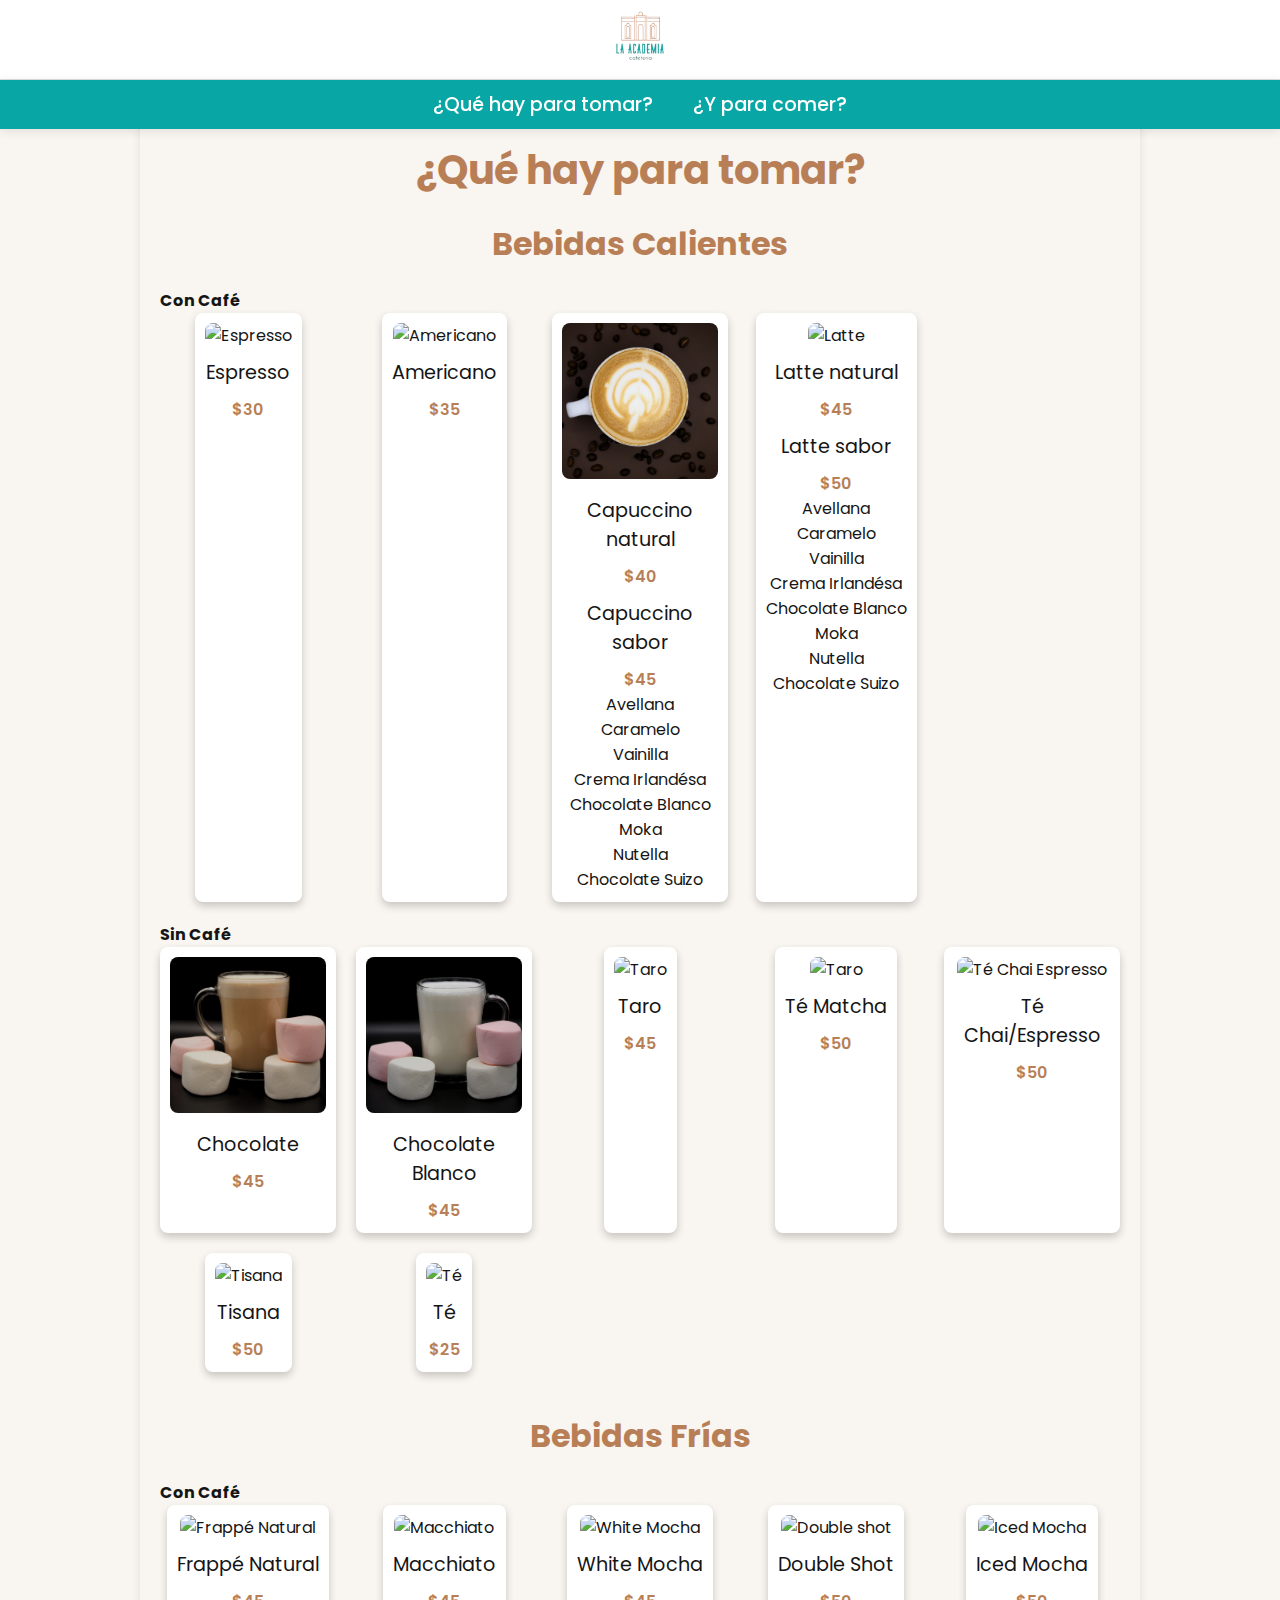
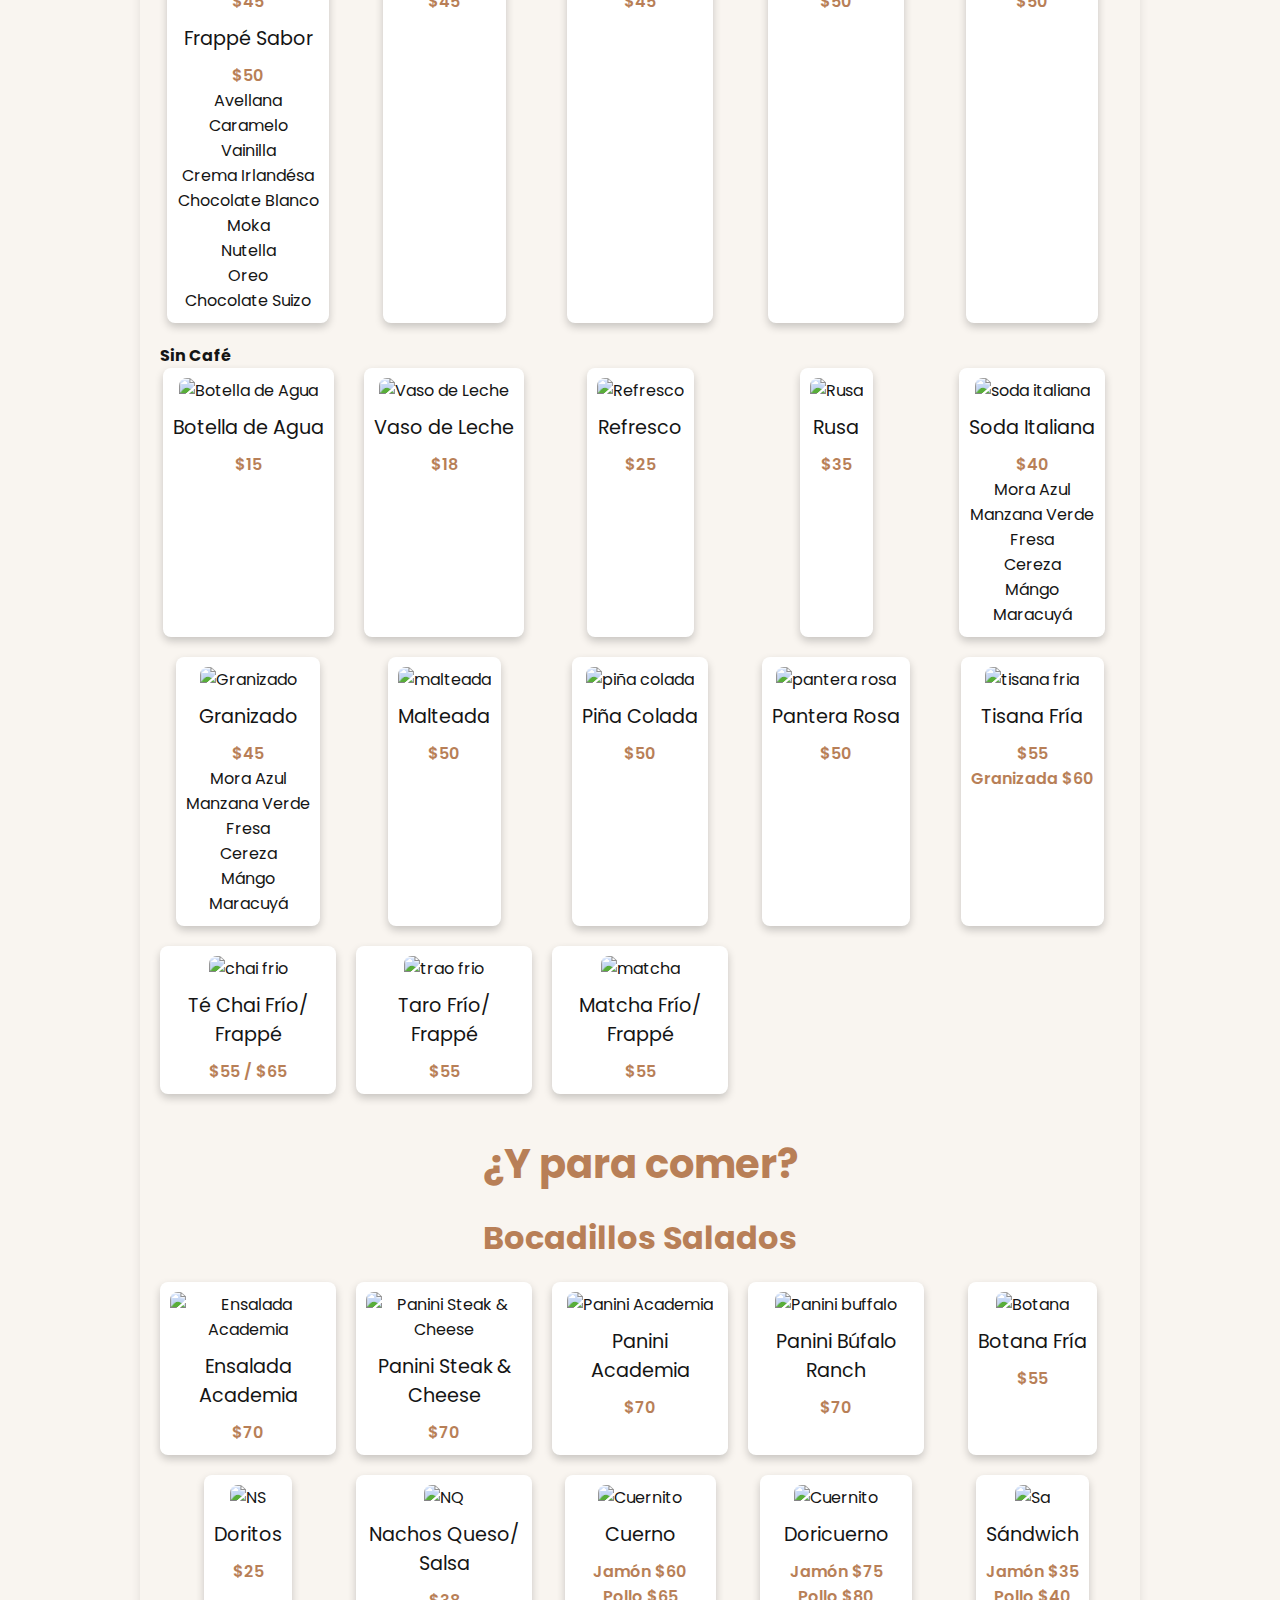
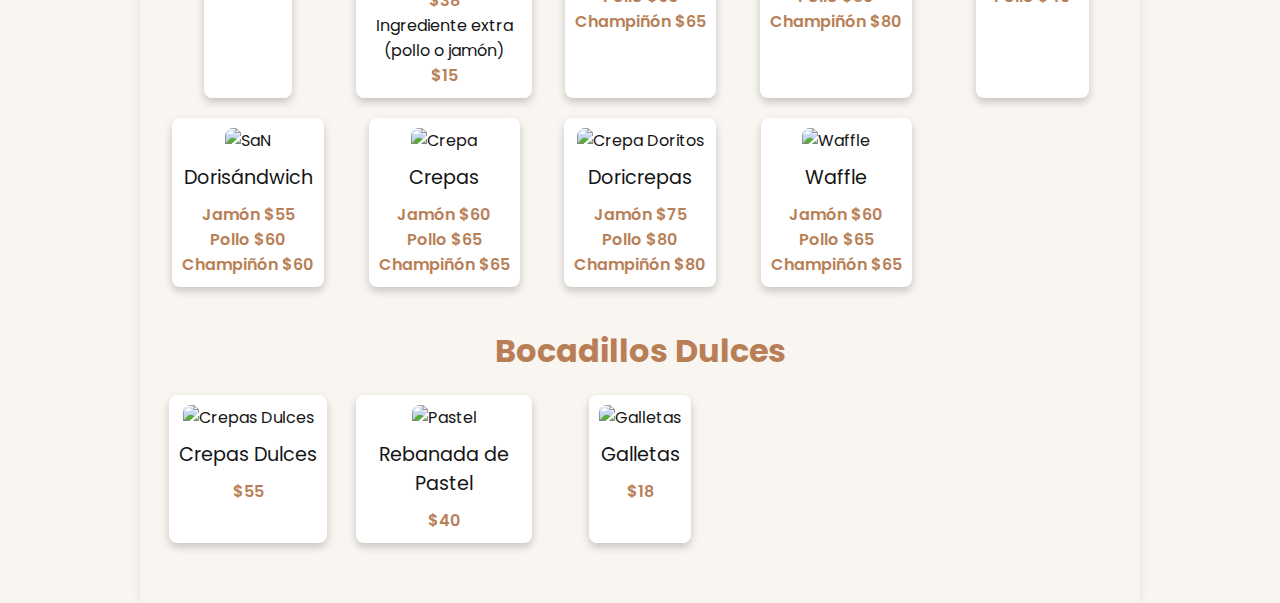
==== index.html @ 42028683 "Update index.html" ====
<!DOCTYPE html>
<html lang="es">
<head>
    <meta charset="UTF-8">
    <meta name="viewport" content="width=device-width, initial-scale=1.0">
    <title>Cafeteria La Academia</title>
    <link rel="stylesheet" href="emenu.css">
    <link rel="icon" href="fotos/iconoAcademia-removebg-preview.ico" type="image/x-icon">
</head>

<header>
    <div class="encabezado">
        <div class="contenedor cabezera">
            <div class="logoP">
                <img class="icono" src="fotos/academia-fotor-2024051115320.png" alt="la Academia">
            </div>
        </div>
    </div>
        <nav>
        <ul class="nav-links">
            <li><a href="#bebidas">¿Qué hay para tomar?</a></li>
            <li><a href="#comidas">¿Y para comer?</a></li>
        </ul>
    </nav>
</header>

<body>
    <div class="menu-container">
        <section id="bebidas">
            <h2>¿Qué hay para tomar?</h2>
            <div class="menu-section">
                <h3>Bebidas Calientes</h3>
                <div class="menu-item">
                    <h4>Con Café</h4>
                    <div class="product-grid">
                        <div class="polaroid">
                            <img src="https://i.postimg.cc/jjShg5M0/Espresso.jpg" alt="Espresso">
                            <div class="caption">Espresso</div>
                            <div class="price">$30</div>
                        </div>
                        <div class="polaroid">
                            <img src="https://i.postimg.cc/XvBkdW2X/Americano.jpg" alt="Americano">
                            <div class="caption">Americano</div>
                            <div class="price">$35</div>
                        </div>
                        <div class="polaroid">
                            <img src="fotos/Cappuccino.jpg" alt="Capuccino">
                            <div class="caption">Capuccino natural</div>
                            <div class="price">$40</div>
                            <div class="caption">Capuccino sabor</div>
                            <div class="price">$45</div>
                                <div class="flavor">Avellana</div>
                                <div class="flavor">Caramelo</div>
                                <div class="flavor">Vainilla</div>
                                <div class="flavor">Crema Irlandésa</div>
                                <div class="flavor">Chocolate Blanco</div>
                                <div class="flavor">Moka</div>
                                <div class="flavor">Nutella</div>
                                <div class="flavor">Chocolate Suizo</div>
                        </div>
                        <div class="polaroid">
                            <img src="https://i.postimg.cc/tJJTnq5M/Cappuccino-2.jpg" alt="Latte">
                            <div class="caption">Latte natural</div>
                            <div class="price">$45</div>
                            <div class="caption">Latte sabor</div>
                            <div class="price">$50</div>
                                <div class="flavor">Avellana</div>
                                <div class="flavor">Caramelo</div>
                                <div class="flavor">Vainilla</div>
                                <div class="flavor">Crema Irlandésa</div>
                                <div class="flavor">Chocolate Blanco</div>
                                <div class="flavor">Moka</div>
                                <div class="flavor">Nutella</div>
                                <div class="flavor">Chocolate Suizo</div>
                        </div>
                    </div>
                </div>
                <div class="menu-item">
                    <h4>Sin Café</h4>
                    <div class="product-grid">
                        <div class="polaroid">
                            <img src="fotos/Chocolate Caliente.jpg" alt="Chocolate">
                            <div class="caption">Chocolate</div>
                            <div class="price">$45</div>
                        </div>
                        <div class="polaroid">
                            <img src="fotos/Chocolate Blanco.jpg" alt="Chocolate Blanco">
                            <div class="caption">Chocolate Blanco</div>
                            <div class="price">$45</div>
                        </div>
                        <div class="polaroid">
                            <img src="https://i.postimg.cc/ZqQ6wL9p/Taro-Caliente.jpg" alt="Taro">
                            <div class="caption">Taro</div>
                            <div class="price">$45</div>
                        </div>
                        <div class="polaroid">
                            <img src="https://i.postimg.cc/65VLBRSx/Matcha-Caliente.jpg" alt="Taro">
                            <div class="caption">Té Matcha</div>
                            <div class="price">$50</div>
                        </div>
                        <div class="polaroid">
                            <img src="https://i.postimg.cc/CxNNsDHs/Chai-Caliente.jpg" alt="Té Chai Espresso">
                            <div class="caption">Té Chai/Espresso</div>
                            <div class="price">$50</div>
                        </div>
                        <div class="polaroid">
                            <img src="https://i.postimg.cc/8k4nmhdv/Tisana-Caliente.jpg" alt="Tisana">
                            <div class="caption">Tisana</div>
                            <div class="price">$50</div>
                        </div>
                        <div class="polaroid">
                            <img src="https://i.postimg.cc/RVnVHVfj/T.jpg" alt="Té">
                            <div class="caption">Té</div>
                            <div class="price">$25</div>
                        </div>
                    </div>
                </div>
            </div>
            
            <div class="menu-section">
                <h3>Bebidas Frías</h3>
                <div class="menu-item">
                    <h4>Con Café</h4>
                    <div class="product-grid">
                        <div class="polaroid">
                            <img src="https://i.postimg.cc/Vvs8dKYs/Frappuccino.jpg" alt="Frappé Natural">
                            <div class="caption">Frappé Natural</div>
                            <div class="price">$45</div>
                            <div class="caption">Frappé Sabor</div>
                            <div class="price">$50</div>
                                <div class="flavor">Avellana</div>
                                <div class="flavor">Caramelo</div>
                                <div class="flavor">Vainilla</div>
                                <div class="flavor">Crema Irlandésa</div>
                                <div class="flavor">Chocolate Blanco</div>
                                <div class="flavor">Moka</div>
                                <div class="flavor">Nutella</div>
                                <div class="flavor">Oreo</div>
                                <div class="flavor">Chocolate Suizo</div>
                        </div>
                        <div class="polaroid">
                            <img src="https://i.postimg.cc/GhZ291sX/Caramel-Macchiato.jpg" alt="Macchiato">
                            <div class="caption">Macchiato</div>
                            <div class="price">$45</div>
                        </div>
                        <div class="polaroid">
                            <img src="https://i.postimg.cc/zXN2Nyx7/0.jpg" alt="White Mocha">
                            <div class="caption">White Mocha</div>
                            <div class="price">$45</div>
                        </div>
                        <div class="polaroid">
                            <img src="https://i.postimg.cc/xCS0ySCG/IMG-6220.jpg" alt="Double shot">
                            <div class="caption">Double Shot</div>
                            <div class="price">$50</div>
                        </div>
                        <div class="polaroid">
                            <img src="https://i.postimg.cc/bwNb85k1/0-1.jpg" alt="Iced Mocha">
                            <div class="caption">Iced Mocha</div>
                            <div class="price">$50</div>
                        </div>
                    </div>
                </div>
                <div class="menu-item">
                    <h4>Sin Café</h4>
                    <div class="product-grid">
                        <div class="polaroid">
                            <img src="https://i5.walmartimages.com.mx/gr/images/product-images/img_large/00750179166615L.jpg?odnHeight=612&odnWidth=612&odnBg=FFFFFF" alt="Botella de Agua">
                            <div class="caption">Botella de Agua</div>
                            <div class="price">$15</div>
                        </div>
                        <div class="polaroid">
                            <img src="https://encrypted-tbn0.gstatic.com/images?q=tbn:ANd9GcQ69SqDepS2ge6IXPGtmjK6g8fIf4ZqEOW6SQ&s" alt="Vaso de Leche">
                            <div class="caption">Vaso de Leche</div>
                            <div class="price">$18</div>
                        </div>
                        <div class="polaroid">
                            <img src="https://encrypted-tbn0.gstatic.com/images?q=tbn:ANd9GcS9HyOdSTH6zvlu0a5vp1wLD0j8jBFwwThH3A&s" alt="Refresco">
                            <div class="caption">Refresco</div>
                            <div class="price">$25</div>
                        </div>
                        <div class="polaroid">
                            <img src="https://i.postimg.cc/9QnRjNdh/Rusa.jpg" alt="Rusa">
                            <div class="caption">Rusa</div>
                            <div class="price">$35</div>
                        </div>
                        <div class="polaroid">
                            <img src="https://i.postimg.cc/TPJzDBt8/Soda-Italiana.jpg" alt="soda italiana">
                            <div class="caption">Soda Italiana</div>
                            <div class="price">$40</div>
                            <div class="flavor">Mora Azul</div>
                            <div class="flavor">Manzana Verde</div>
                            <div class="flavor">Fresa</div>
                            <div class="flavor">Cereza</div>
                            <div class="flavor">Mángo</div>
                            <div class="flavor">Maracuyá</div>
                        </div>
                        <div class="polaroid">
                            <img src="https://i.postimg.cc/1tv90k7V/Granizados.jpg" alt="Granizado">
                            <div class="caption">Granizado</div>
                            <div class="price">$45</div>
                            <div class="flavor">Mora Azul</div>
                            <div class="flavor">Manzana Verde</div>
                            <div class="flavor">Fresa</div>
                            <div class="flavor">Cereza</div>
                            <div class="flavor">Mángo</div>
                            <div class="flavor">Maracuyá</div>
                        </div>
                        <div class="polaroid">
                            <img src="https://i.postimg.cc/PrMZgHpt/Malteada.jpg" alt="malteada">
                            <div class="caption">Malteada</div>
                            <div class="price">$50</div>
                        </div>
                        <div class="polaroid">
                            <img src="https://i.postimg.cc/SR361t1D/Pi-a-Colada.jpg" alt="piña colada">
                            <div class="caption">Piña Colada</div>
                            <div class="price">$50</div>
                        </div>
                        <div class="polaroid">
                            <img src="https://i.postimg.cc/kgfQbCqj/Pantera-Rosa.jpg" alt="pantera rosa">
                            <div class="caption">Pantera Rosa</div>
                            <div class="price">$50</div>
                        </div>
                        <div class="polaroid">
                            <img src="https://i.postimg.cc/RFnKynf8/Tisana-fr-a.jpg" alt="tisana fria">
                            <div class="caption">Tisana Fría</div>
                            <div class="price">$55</div>
                            <div class="price">Granizada $60</div>
                        </div>
                        <div class="polaroid">
                            <img src="https://i.postimg.cc/pXNrLHjq/Chai-Fr-o.jpg" alt="chai frio">
                            <div class="caption">Té Chai Frío/ Frappé</div>
                            <div class="price">$55  /  $65</div>
                        </div>
                        <div class="polaroid">
                            <img src="https://i.postimg.cc/QdtmbwNG/Taro-Fr-o.jpg" alt="trao frio">
                            <div class="caption">Taro Frío/ Frappé</div>
                            <div class="price">$55</div>
                        </div>
                        <div class="polaroid">
                            <img src="https://i.postimg.cc/5NWScpsm/Matcha.jpg" alt="matcha">
                            <div class="caption">Matcha Frío/ Frappé</div>
                            <div class="price">$55</div>
                        </div>
                    </div>
                    </div>
                </div>
        </section>
        
        <section id="comidas">
            <h2>¿Y para comer?</h2>
            <div class="menu-section">
                <h3>Bocadillos Salados</h3>
                <div class="product-grid">
                    <div class="polaroid">
                        <img src="https://i.postimg.cc/qM859s0j/Ensalada.jpg" alt="Ensalada Academia">
                        <div class="caption">Ensalada Academia</div>
                        <div class="price">$70</div>
                    </div>
                    <div class="polaroid">
                        <img src="https://i.postimg.cc/Kjkcf9MG/Panini-Steak-Cheese.jpg" alt="Panini Steak & Cheese">
                        <div class="caption">Panini Steak & Cheese</div>
                        <div class="price">$70</div>
                    </div>
                    <div class="polaroid">
                        <img src="https://i.postimg.cc/KvWBmVNN/Panini-Academia.jpg" alt="Panini Academia">
                        <div class="caption">Panini Academia</div>
                        <div class="price">$70</div>
                    </div>
                    <div class="polaroid">
                        <img src="https://i.postimg.cc/Y0Z0wcHL/Panini-Buffalo-Ranch.jpg" alt="Panini buffalo">
                        <div class="caption">Panini Búfalo Ranch</div>
                        <div class="price">$70</div>
                    </div>
                    <div class="polaroid">
                        <img src="https://i.postimg.cc/G2JYxmv3/Botana.jpg" alt="Botana">
                        <div class="caption">Botana Fría</div>
                        <div class="price">$55</div>
                    </div>
                    <div class="polaroid">
                        <img src="https://i.postimg.cc/hGk2hv12/Nachos-con-Salsa.jpg" alt="NS">
                        <div class="caption">Doritos</div>
                        <div class="price">$25</div>
                    </div>
                    <div class="polaroid">
                        <img src="https://i.postimg.cc/nhfgSdDd/Nachos-con-Queso.jpg" alt="NQ">
                        <div class="caption">Nachos Queso/ Salsa</div>
                        <div class="price">$38</div>
                        <div class="mini">Ingrediente extra (pollo o jamón)<p class="price">$15</p></div>
                    </div>
                    <div class="polaroid">
                        <img src="https://i.postimg.cc/xTRXxZk5/Cuernito.jpg" alt="Cuernito">
                        <div class="caption">Cuerno</div>
                        <div class="price">Jamón $60</div>
                        <div class="price">Pollo $65</div>
                        <div class="price">Champiñón $65</div>
                    </div>
                    <div class="polaroid">
                        <img src="https://i.postimg.cc/gjbxQFqS/Cuernito-con-Nachos.jpg" alt="Cuernito">
                        <div class="caption">Doricuerno</div>
                        <div class="price">Jamón $75</div>
                        <div class="price">Pollo $80</div>
                        <div class="price">Champiñón $80</div>
                    </div>
                    <div class="polaroid">
                        <img src="https://i.postimg.cc/fbPrmZYr/S-ndwich.jpg" alt="Sa">
                        <div class="caption">Sándwich</div>
                        <div class="price">Jamón $35</div>
                        <div class="price">Pollo $40</div>
                    </div>
                    <div class="polaroid">
                        <img src="https://i.postimg.cc/0jj1xZGT/S-ndwich-con-Nachos.jpg" alt="SaN">
                        <div class="caption">Dorisándwich</div>
                        <div class="price">Jamón $55</div>
                        <div class="price">Pollo $60</div>
                        <div class="price">Champiñón $60</div>
                    </div>
                    <div class="polaroid">
                        <img src="https://i.postimg.cc/8cd7VKZ1/Crepa-Salada.jpg" alt="Crepa">
                        <div class="caption">Crepas</div>
                        <div class="price">Jamón $60</div>
                        <div class="price">Pollo $65</div>
                        <div class="price">Champiñón $65</div>
                    </div>
                    <div class="polaroid">
                        <img src="https://i.postimg.cc/pXyCRKDD/Crepa-con-Nachos.jpg" alt="Crepa Doritos">
                        <div class="caption">Doricrepas</div>
                        <div class="price">Jamón $75</div>
                        <div class="price">Pollo $80</div>
                        <div class="price">Champiñón $80</div>
                    </div>
                    <div class="polaroid">
                        <img src="https://i.postimg.cc/wMYytyMT/Waffle-de-Jam-n-y-Pollo.jpg" alt="Waffle">
                        <div class="caption">Waffle</div>
                        <div class="price">Jamón $60</div>
                        <div class="price">Pollo $65</div>
                        <div class="price">Champiñón $65</div>
                    </div>
                </div>
            </div>
            
            <div class="menu-section">
                <h3>Bocadillos Dulces</h3>
                <div class="product-grid">
                    <div class="polaroid">
                        <img src="https://i.postimg.cc/qRdD7gkp/Crepa-Dulce.jpg" alt="Crepas Dulces">
                        <div class="caption">Crepas Dulces</div>
                        <div class="price">$55</div>
                    </div>
                    <div class="polaroid">
                        <img src="https://i.postimg.cc/G2P6CvnF/Pastel.jpg" alt="Pastel">
                        <div class="caption">Rebanada de Pastel</div>
                        <div class="price">$40</div>
                    </div>
                    <div class="polaroid">
                        <img src="https://i.postimg.cc/1XDv1Sxf/Galletas.jpg" alt="Galletas">
                        <div class="caption">Galletas</div>
                        <div class="price">$18</div>
                    </div>
                </div>
                </div>
        </section>
    </div>
</body>
</html>
---- emenu.css ----
@import url('https://fonts.googleapis.com/css?family=Poppins:400,500,600,700,800,900');

* {
    margin: 0;
    padding: 0;
    box-sizing: border-box;
    font-family: 'Poppins', sans-serif;
}

:root {
    --primary-color: #b87f57;
    --secondary-color: #08a6a4;
    --background-color: #f9f5f0;
    --dark-color: #151515;
}

/* Estilos generales */
body {
    font-family: 'Poppins', sans-serif;
    background-color: var(--background-color);
    color: var(--dark-color);
    margin: 0;
}

/* Encabezado */
header {
    background-color: #fff; /* Fondo blanco para el encabezado */
    border-bottom: 1px solid #ddd;
    position: fixed; /* Fijo en la parte superior */
    width: 100%;
    top: 0;
    left: 0;
    z-index: 1000; /* Asegura que el encabezado esté encima de otros elementos */
    padding: 20px 0; /* Espaciado interno del encabezado */
    height: 80px; /* Altura del encabezado (ajustar según sea necesario) */
    display: flex;
    justify-content: center;
    align-items: center;
}

/* Contenedor dentro del encabezado */
header .contenedor {
    display: flex;
    justify-content: center;
    align-items: center;
    height: 100%;
    padding: 0 20px;
    color: var(--dark-color); /* Color del texto del encabezado */
}

.icono{
    height: 50px; /* Ajusta la altura de la imagen */
    width: auto;  /* Mantiene la proporción de la imagen */
}

/* Barra de navegación */
nav {
    background-color: var(--secondary-color);
    padding: 10px 0;
    position: fixed;
    width: 100%;
    top: 80px; /* Justo debajo del encabezado */
    z-index: 999; /* Asegura que la barra de navegación esté encima del contenido */
    box-shadow: 0 2px 10px rgba(0, 0, 0, 0.1);
}

/* Estilos de los enlaces en la barra de navegación */
nav .nav-links {
    list-style: none;
    display: flex;
    justify-content: center;
    padding: 0;
    margin: 0;
}

nav .nav-links li {
    margin: 0 20px;
}
nav .nav-links a {
    color: #fff;
    text-decoration: none;
    font-size: 1.2em;
    font-weight: 500;
    transition: color 0.3s ease;
}

nav .nav-links a:hover {
    color: var(--background-color);
    text-decoration: underline;
}

/* Contenedor principal */
.menu-container {
    max-width: 1000px;
    margin: 0 auto;
    padding: 20px;
    background-image: url("https://i.postimg.cc/VNJC0b76/ab91275f-0639-4767-aeba-d17fa4993401.jpg"); /* Imagen de fondo en el contenedor */
    background-color: var(--background-color);
    box-shadow: 0 0 10px rgba(0, 0, 0, 0.1);
    border-radius: 8px;
    margin-top: 120px; /* Asegura que el contenedor se sitúe debajo del encabezado y la barra de navegación */
}

/* Títulos */
h1, h2, h3 {
    text-align: center;
    margin-bottom: 20px;
    color: var(--primary-color);
}

h2 {
    font-size: 2.5em;
}

h3 {
    font-size: 2em;
}

/* Secciones del menú */
.menu-section {
    margin-bottom: 40px;
}

.menu-item {
    margin-bottom: 20px;
}

.product-grid {
    display: grid;
    grid-template-columns: repeat(auto-fill, minmax(150px, 1fr));
    gap: 20px;
    justify-items: center;
}

/* Polaroid */
.polaroid {
    background: #fff;
    padding: 10px;
    text-align: center;
    box-shadow: 0 4px 8px rgba(0, 0, 0, 0.2);
    transition: transform 0.2s ease-in-out;
    border-radius: 8px;
}

.polaroid img {
    width: 100%;
    height: auto;
    border-radius: 8px;
}

.polaroid .caption {
    margin: 10px 0;
    font-size: 1.2em;
    color: var(--dark-color);
}

.polaroid .price {
    font-size: 1em;
    color: var(--primary-color);
    font-weight: 600;
}

/* Efecto de hover */
.polaroid:hover {
    transform: translateY(-10px);
}

/* Responsividad */
@media (max-width: 768px) {
    header .contenedor {
        flex-direction: column;
        padding: 20px;
    }

    nav .nav-links {
        flex-direction: column;
        text-align: center;
    }

    nav .nav-links li {
        margin: 10px 0;
    }

    h2 {
        font-size: 2em;
        margin-top: 120px; /* Ajusta el margen superior del título */
    }

    h3 {
        font-size: 1.5em;
    }

    .menu-container {
        padding: 10px;
        margin-top: 120px; /* Ajusta el margen superior para dispositivos móviles */
    }

    .product-grid {
        grid-template-columns: repeat(auto-fill, minmax(120px, 1fr));
    }
}

@media (max-width: 480px) {
    nav .nav-links a {
        font-size: 1em;
    }

    h2 {
        font-size: 1.5em;
        margin-top: 120px; /* Ajusta el margen superior del título */
    }

    h3 {
        font-size: 1.2em;
    }

    .product-grid {
        grid-template-columns: 1fr;
    }
}
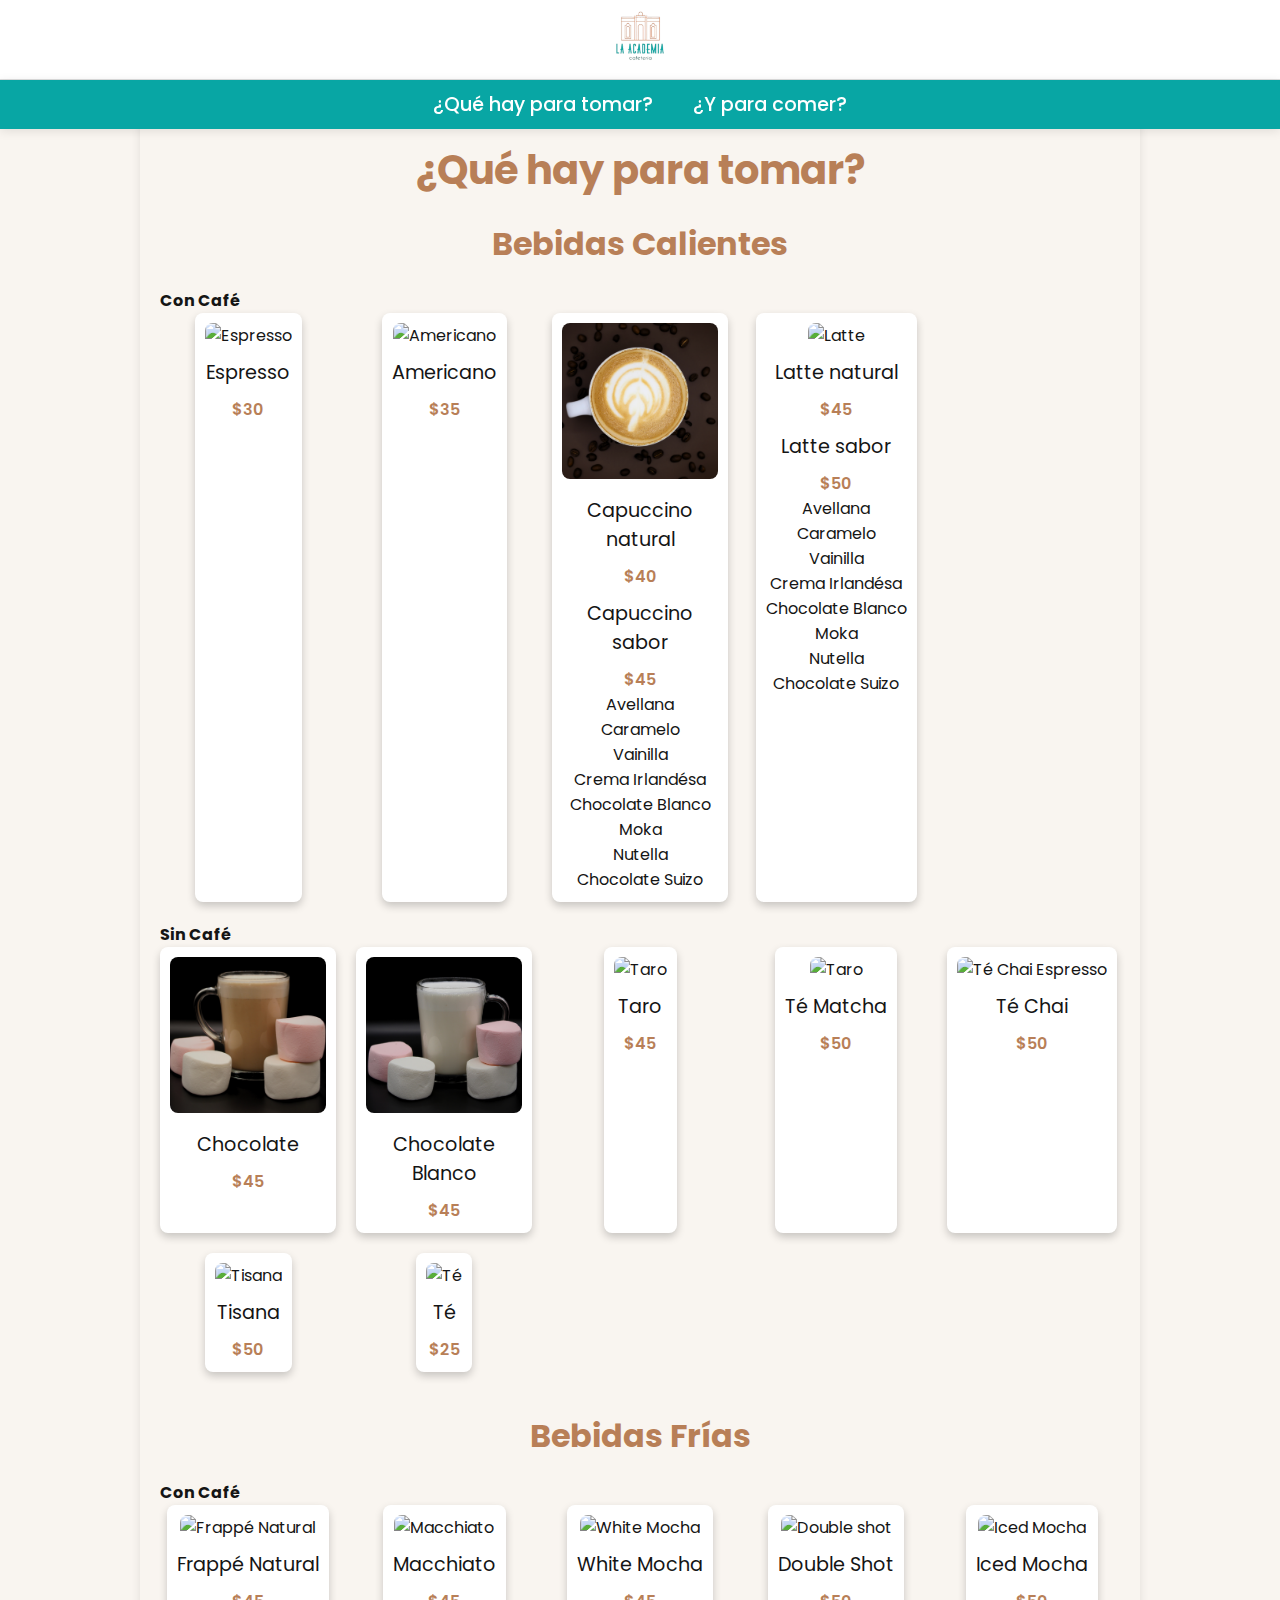
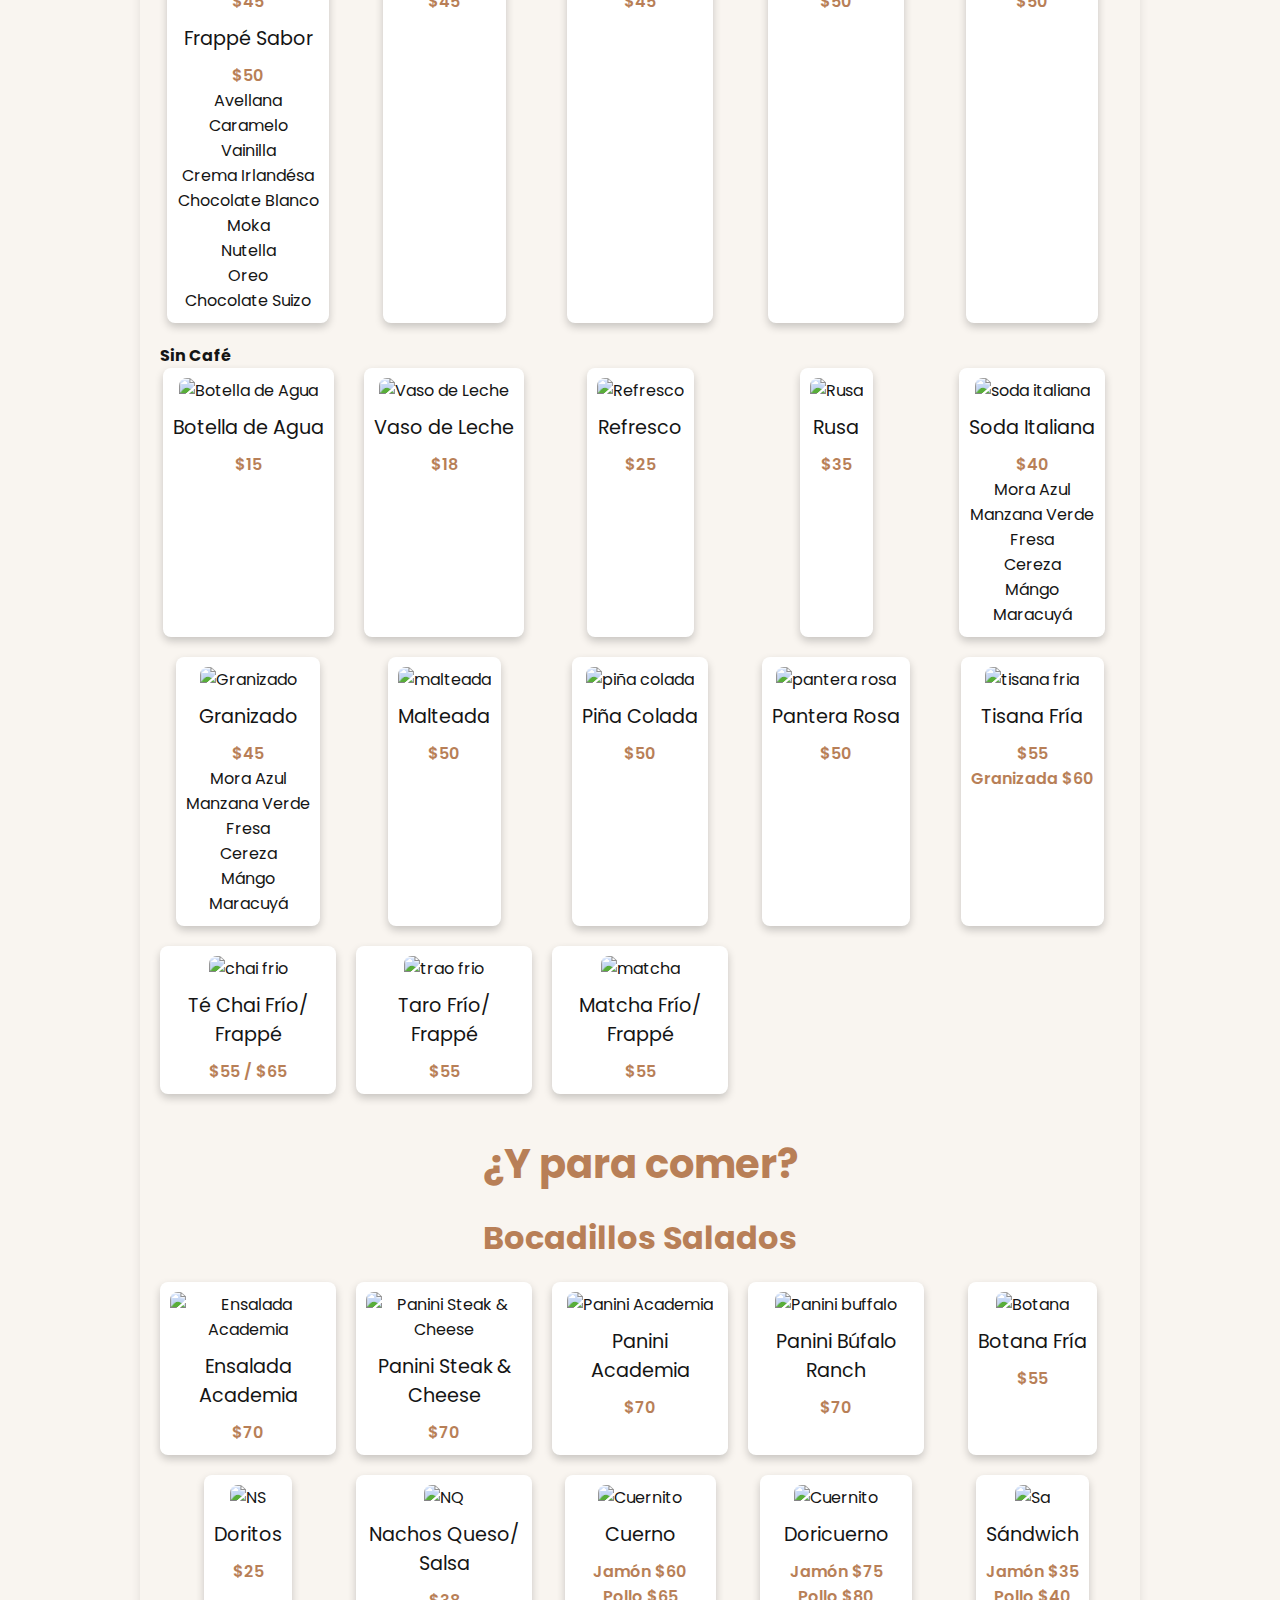
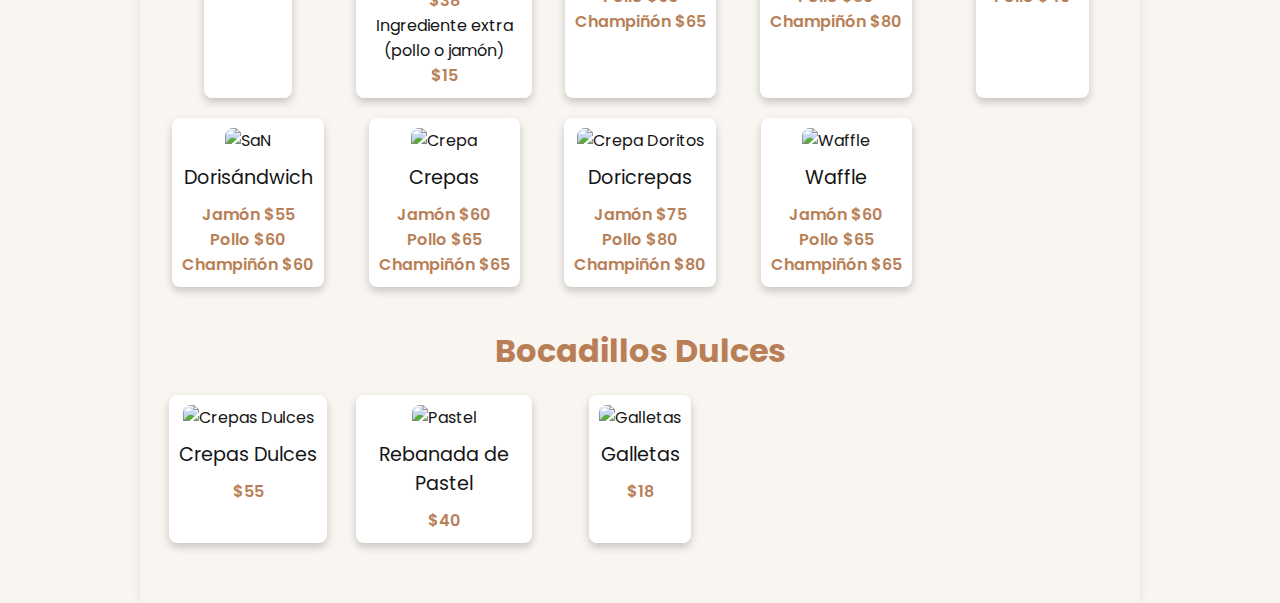
==== commit 4b01ba66: "Update index.html" ====
--- a/index.html
+++ b/index.html
@@ -100,7 +100,7 @@
                         </div>
                         <div class="polaroid">
                             <img src="https://i.postimg.cc/CxNNsDHs/Chai-Caliente.jpg" alt="Té Chai Espresso">
-                            <div class="caption">Té Chai/Espresso</div>
+                            <div class="caption">Té Chai</div>
                             <div class="price">$50</div>
                         </div>
                         <div class="polaroid">
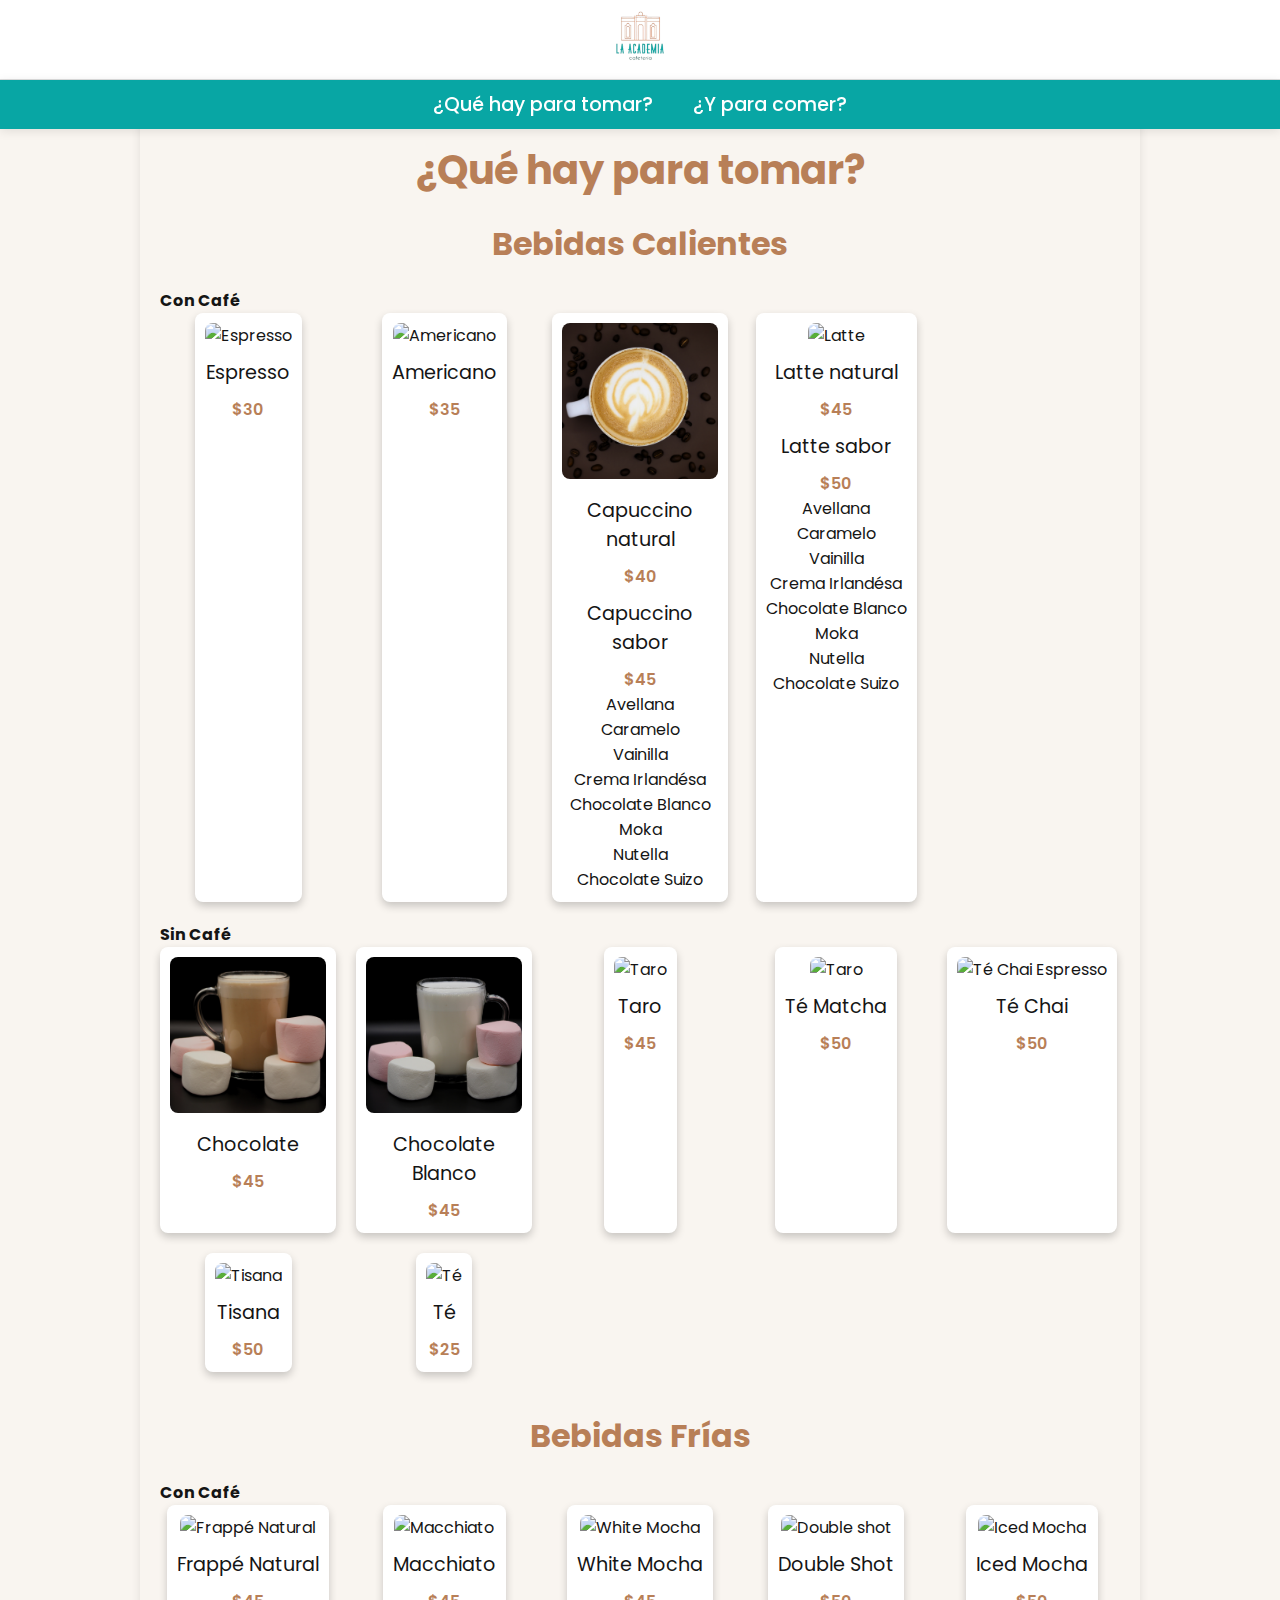
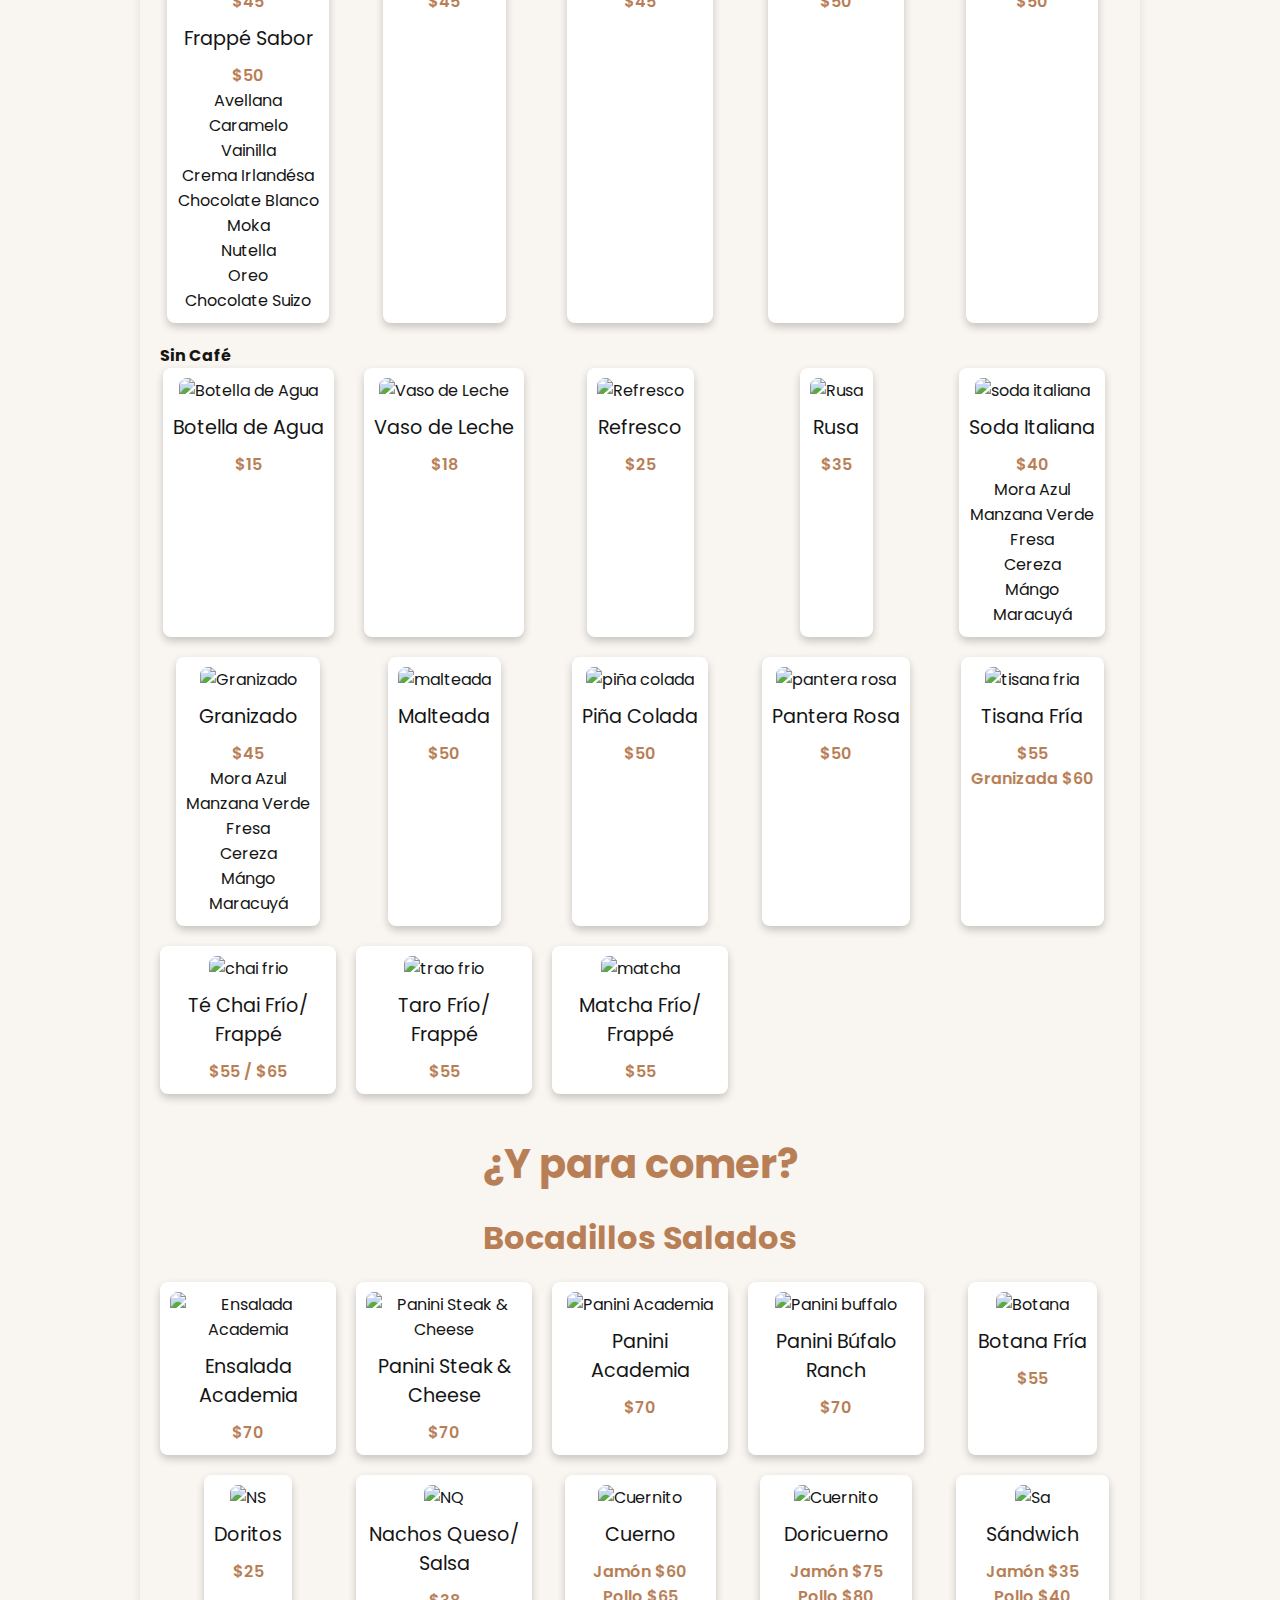
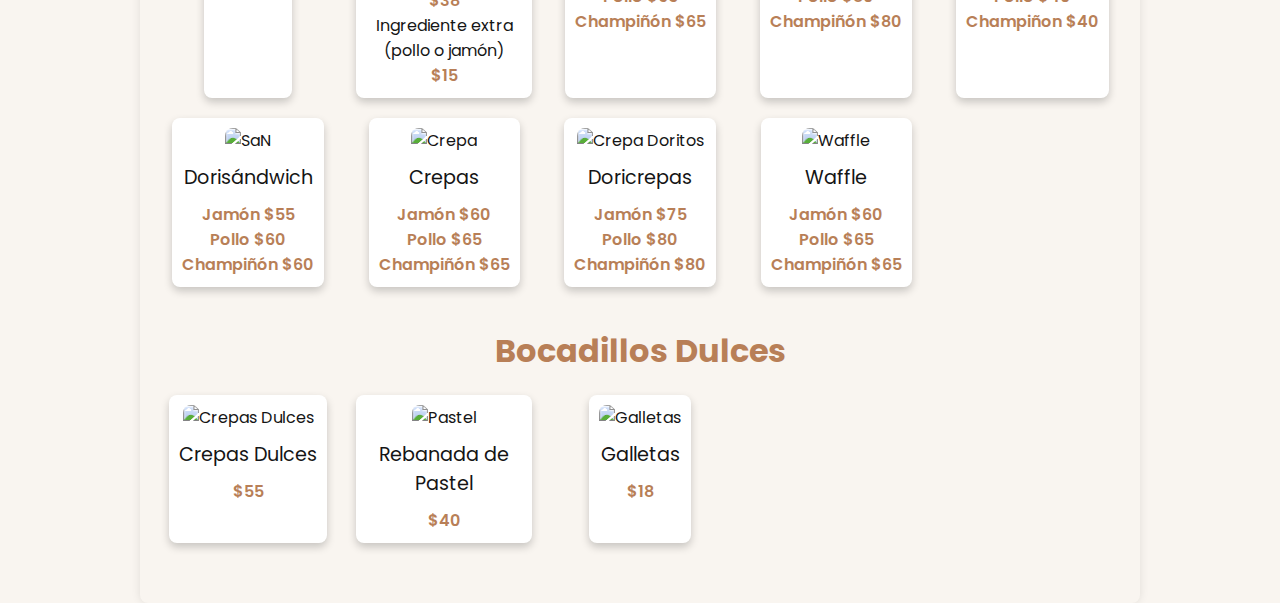
==== commit 238b0d4c: "Actualizar index.html" ====
--- a/index.html
+++ b/index.html
@@ -305,7 +305,8 @@
                         <img src="https://i.postimg.cc/fbPrmZYr/S-ndwich.jpg" alt="Sa">
                         <div class="caption">Sándwich</div>
                         <div class="price">Jamón $35</div>
-                        <div class="price">Pollo $40</div>
+                        <div class="price">Pollo $40</div>
+                        <div class="price">Champiñon $40</div>
                     </div>
                     <div class="polaroid">
                         <img src="https://i.postimg.cc/0jj1xZGT/S-ndwich-con-Nachos.jpg" alt="SaN">
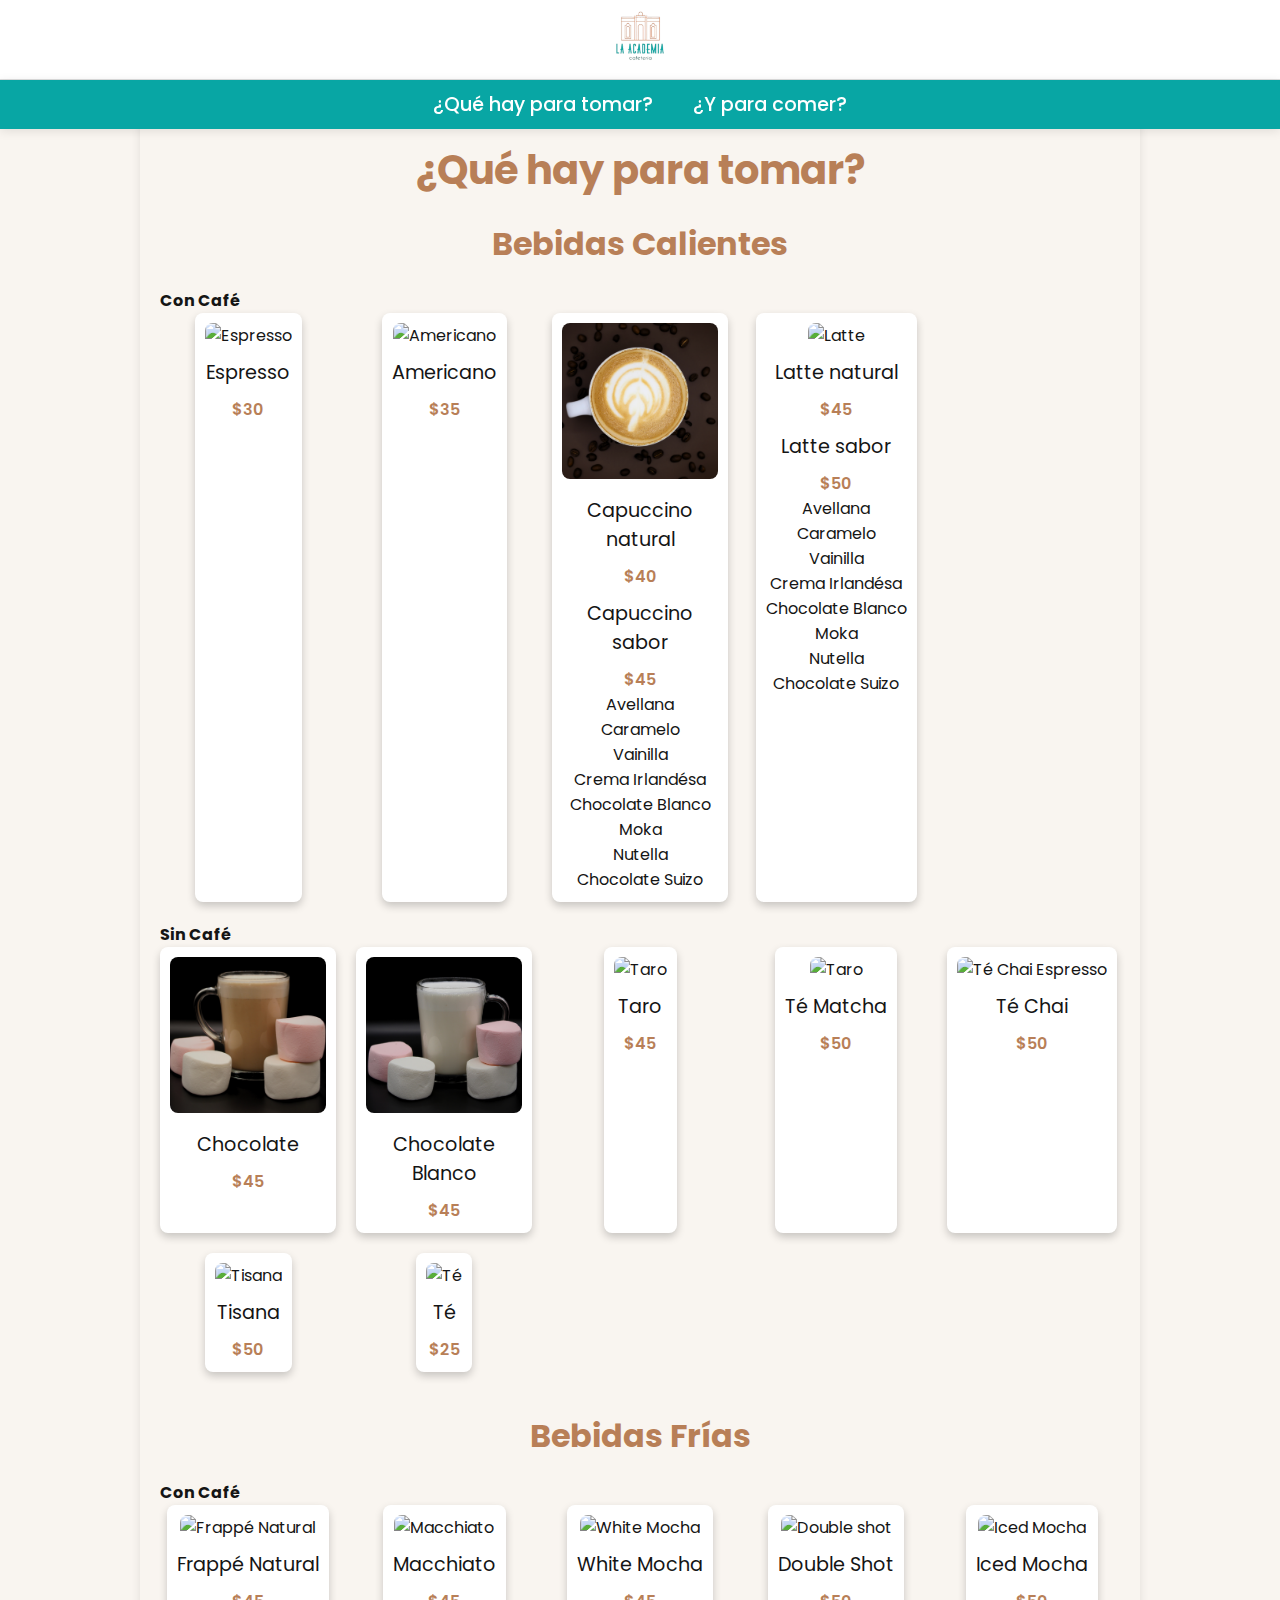
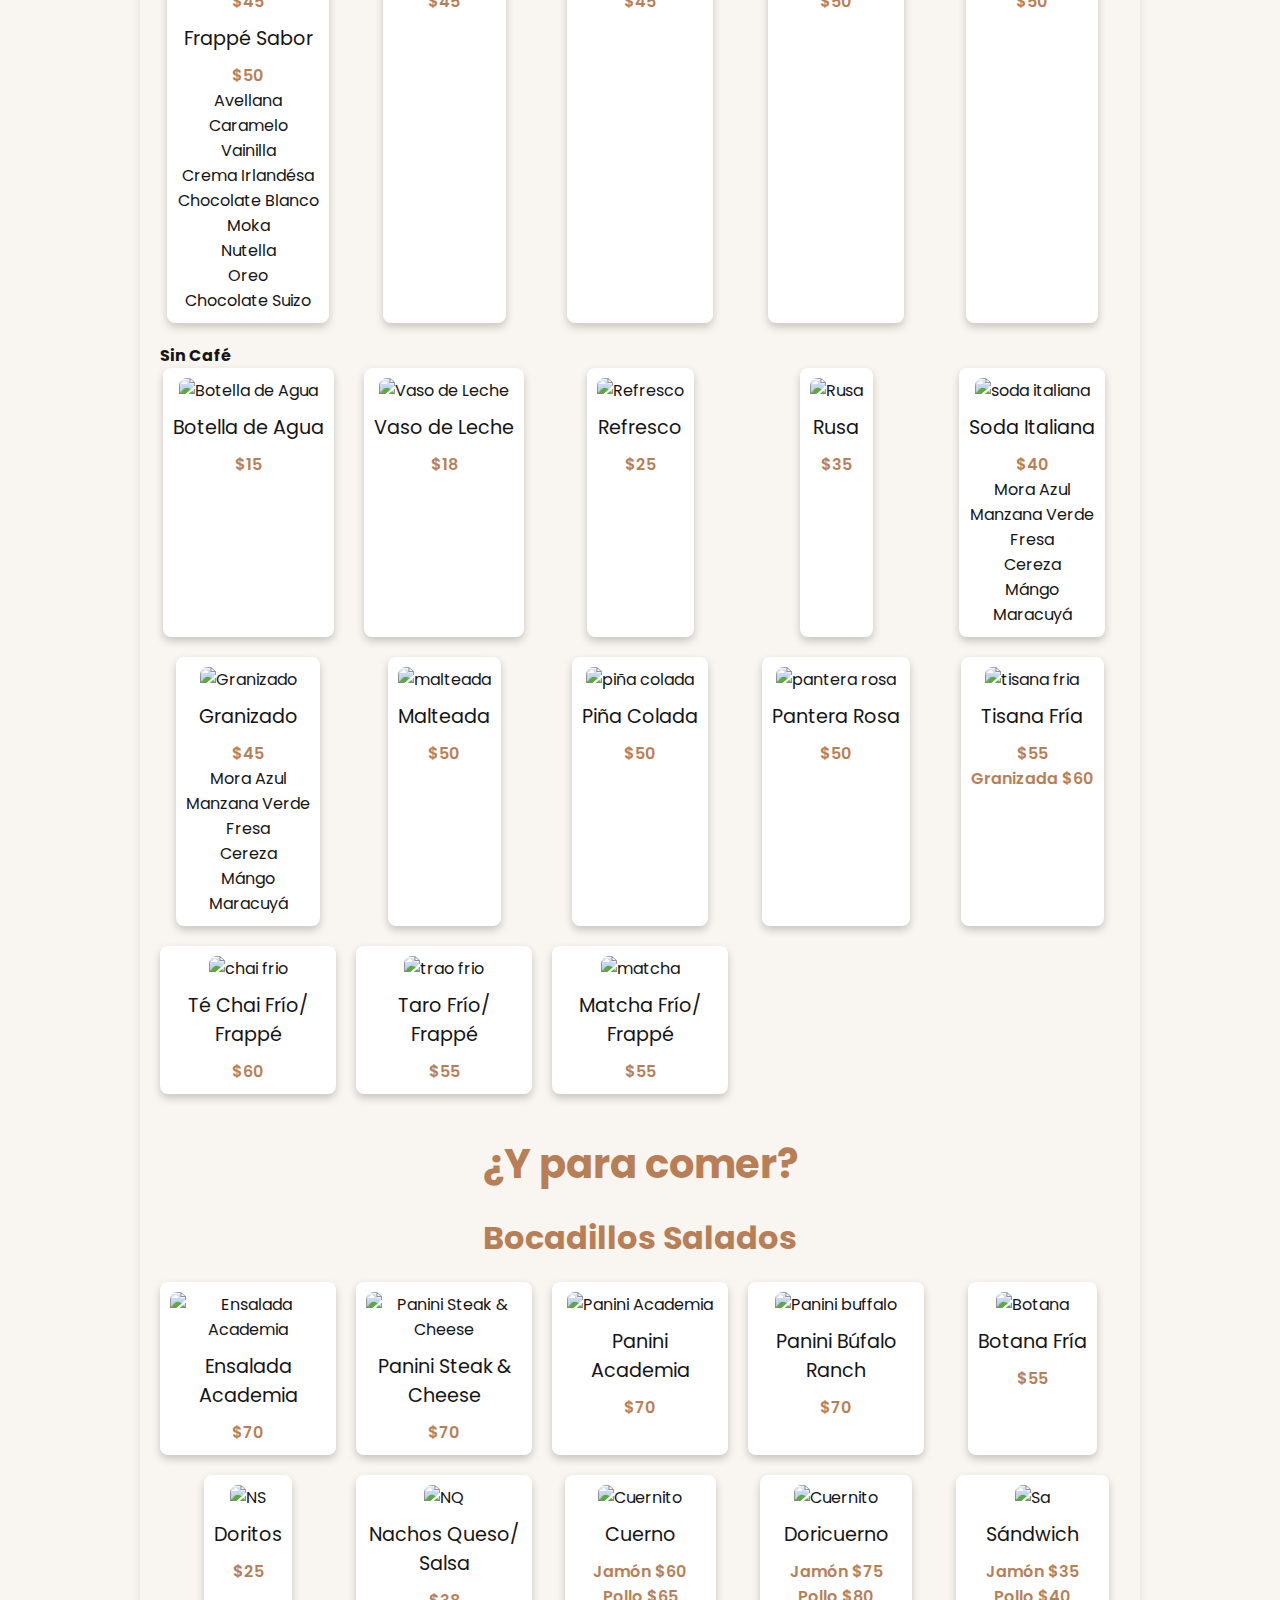
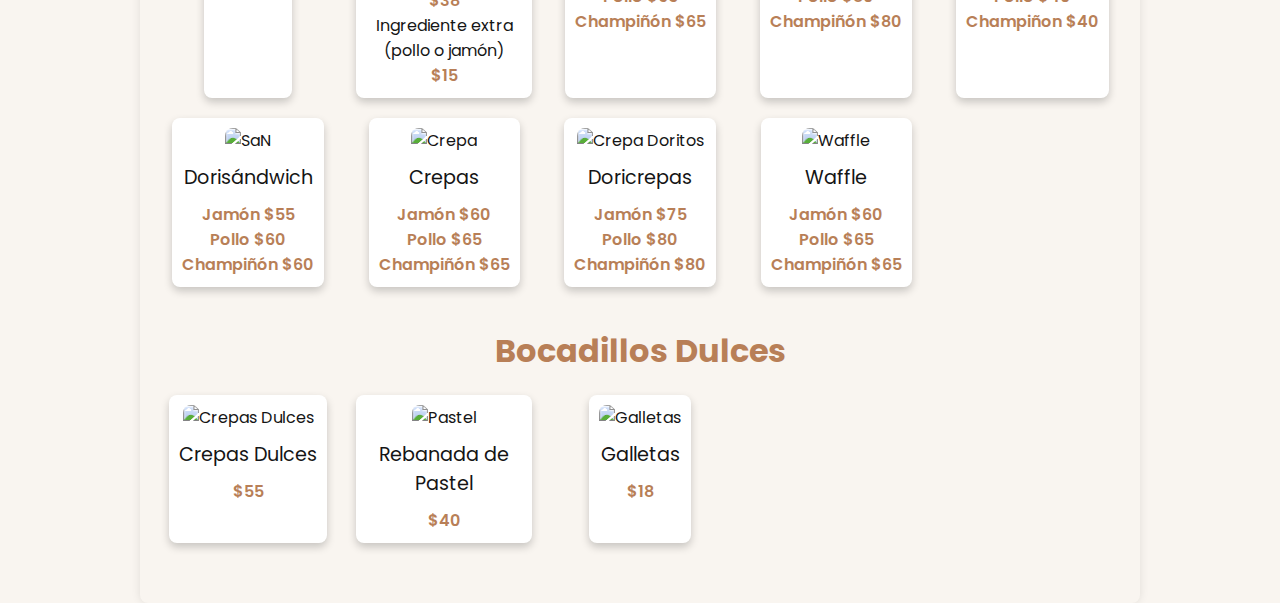
==== commit cafa952e: "Actualizar index.html" ====
--- a/index.html
+++ b/index.html
@@ -229,7 +229,7 @@
                         <div class="polaroid">
                             <img src="https://i.postimg.cc/pXNrLHjq/Chai-Fr-o.jpg" alt="chai frio">
                             <div class="caption">Té Chai Frío/ Frappé</div>
-                            <div class="price">$55  /  $65</div>
+                            <div class="price">$60</div>
                         </div>
                         <div class="polaroid">
                             <img src="https://i.postimg.cc/QdtmbwNG/Taro-Fr-o.jpg" alt="trao frio">
@@ -277,7 +277,7 @@
                         <div class="price">$55</div>
                     </div>
                     <div class="polaroid">
-                        <img src="https://i.postimg.cc/hGk2hv12/Nachos-con-Salsa.jpg" alt="NS">
+                        <img src="https://i.pinimg.com/originals/c2/75/f5/c275f52149a211ee5c223b6f698e433a.jpg" alt="NS">
                         <div class="caption">Doritos</div>
                         <div class="price">$25</div>
                     </div>
@@ -305,7 +305,7 @@
                         <img src="https://i.postimg.cc/fbPrmZYr/S-ndwich.jpg" alt="Sa">
                         <div class="caption">Sándwich</div>
                         <div class="price">Jamón $35</div>
-                        <div class="price">Pollo $40</div>
+                        <div class="price">Pollo $40</div>
                         <div class="price">Champiñon $40</div>
                     </div>
                     <div class="polaroid">
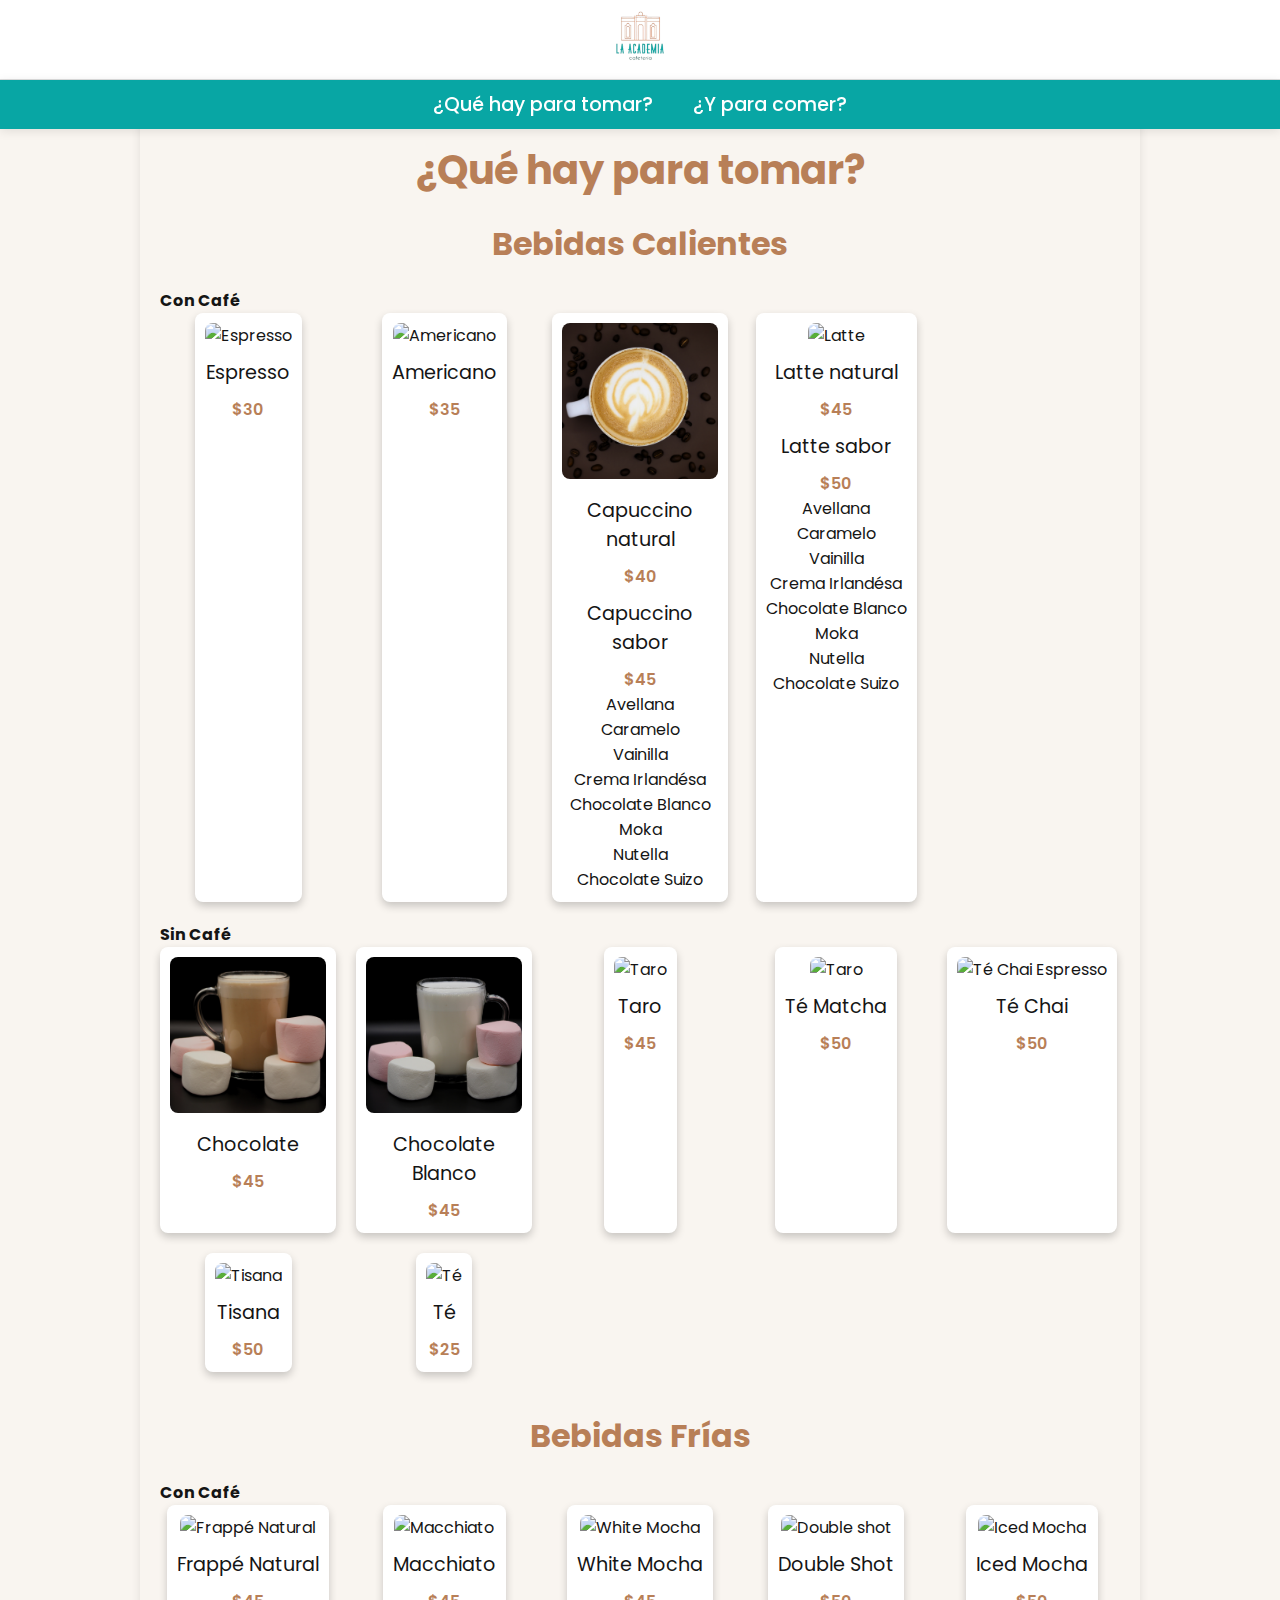
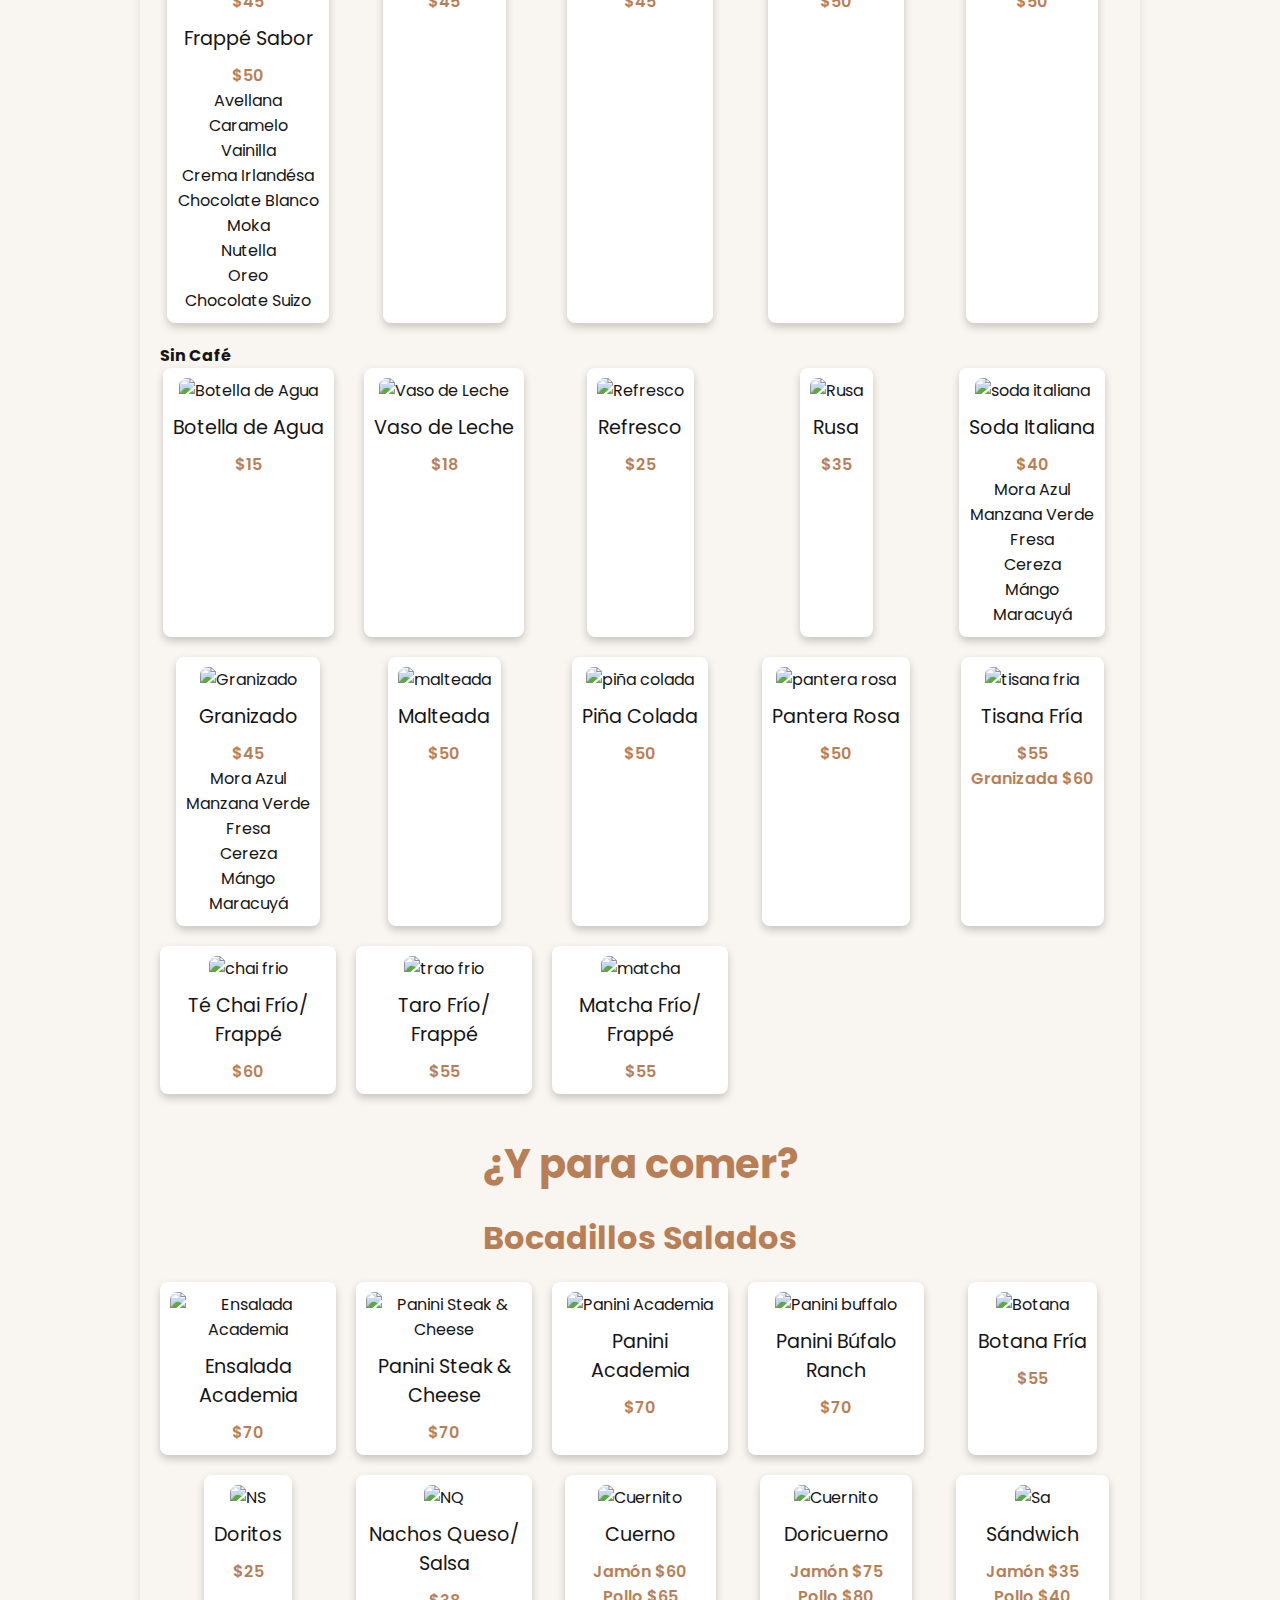
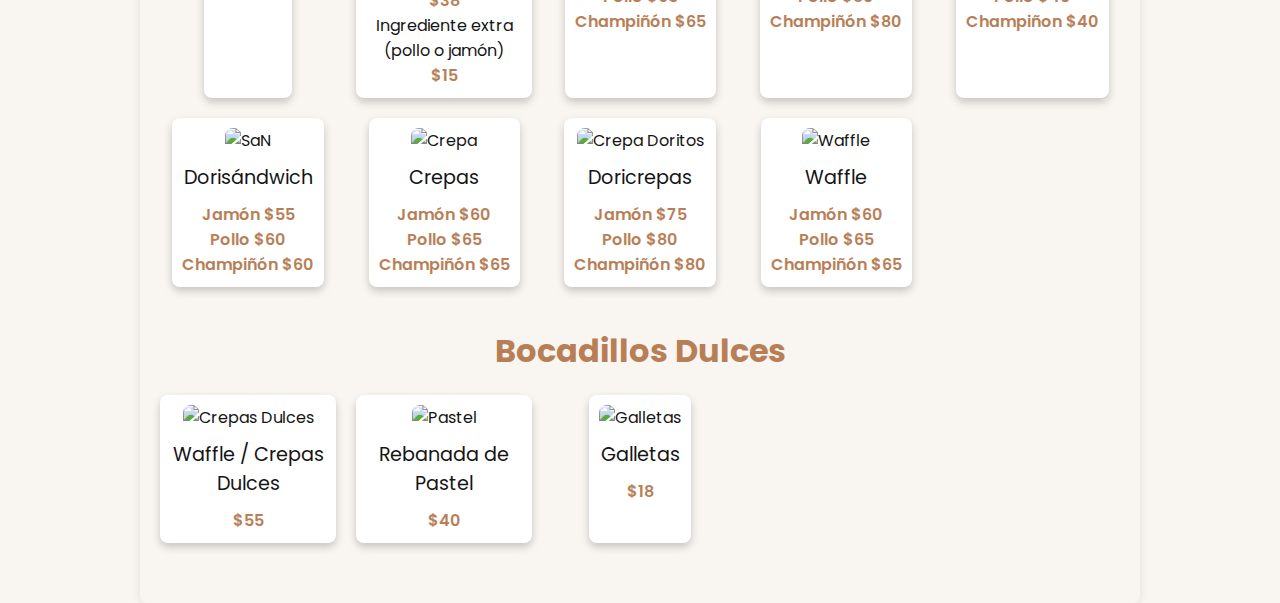
==== commit bab8e46d: "Actualizar index.html" ====
--- a/index.html
+++ b/index.html
@@ -344,7 +344,7 @@
                 <div class="product-grid">
                     <div class="polaroid">
                         <img src="https://i.postimg.cc/qRdD7gkp/Crepa-Dulce.jpg" alt="Crepas Dulces">
-                        <div class="caption">Crepas Dulces</div>
+                        <div class="caption">Waffle / Crepas Dulces</div>
                         <div class="price">$55</div>
                     </div>
                     <div class="polaroid">
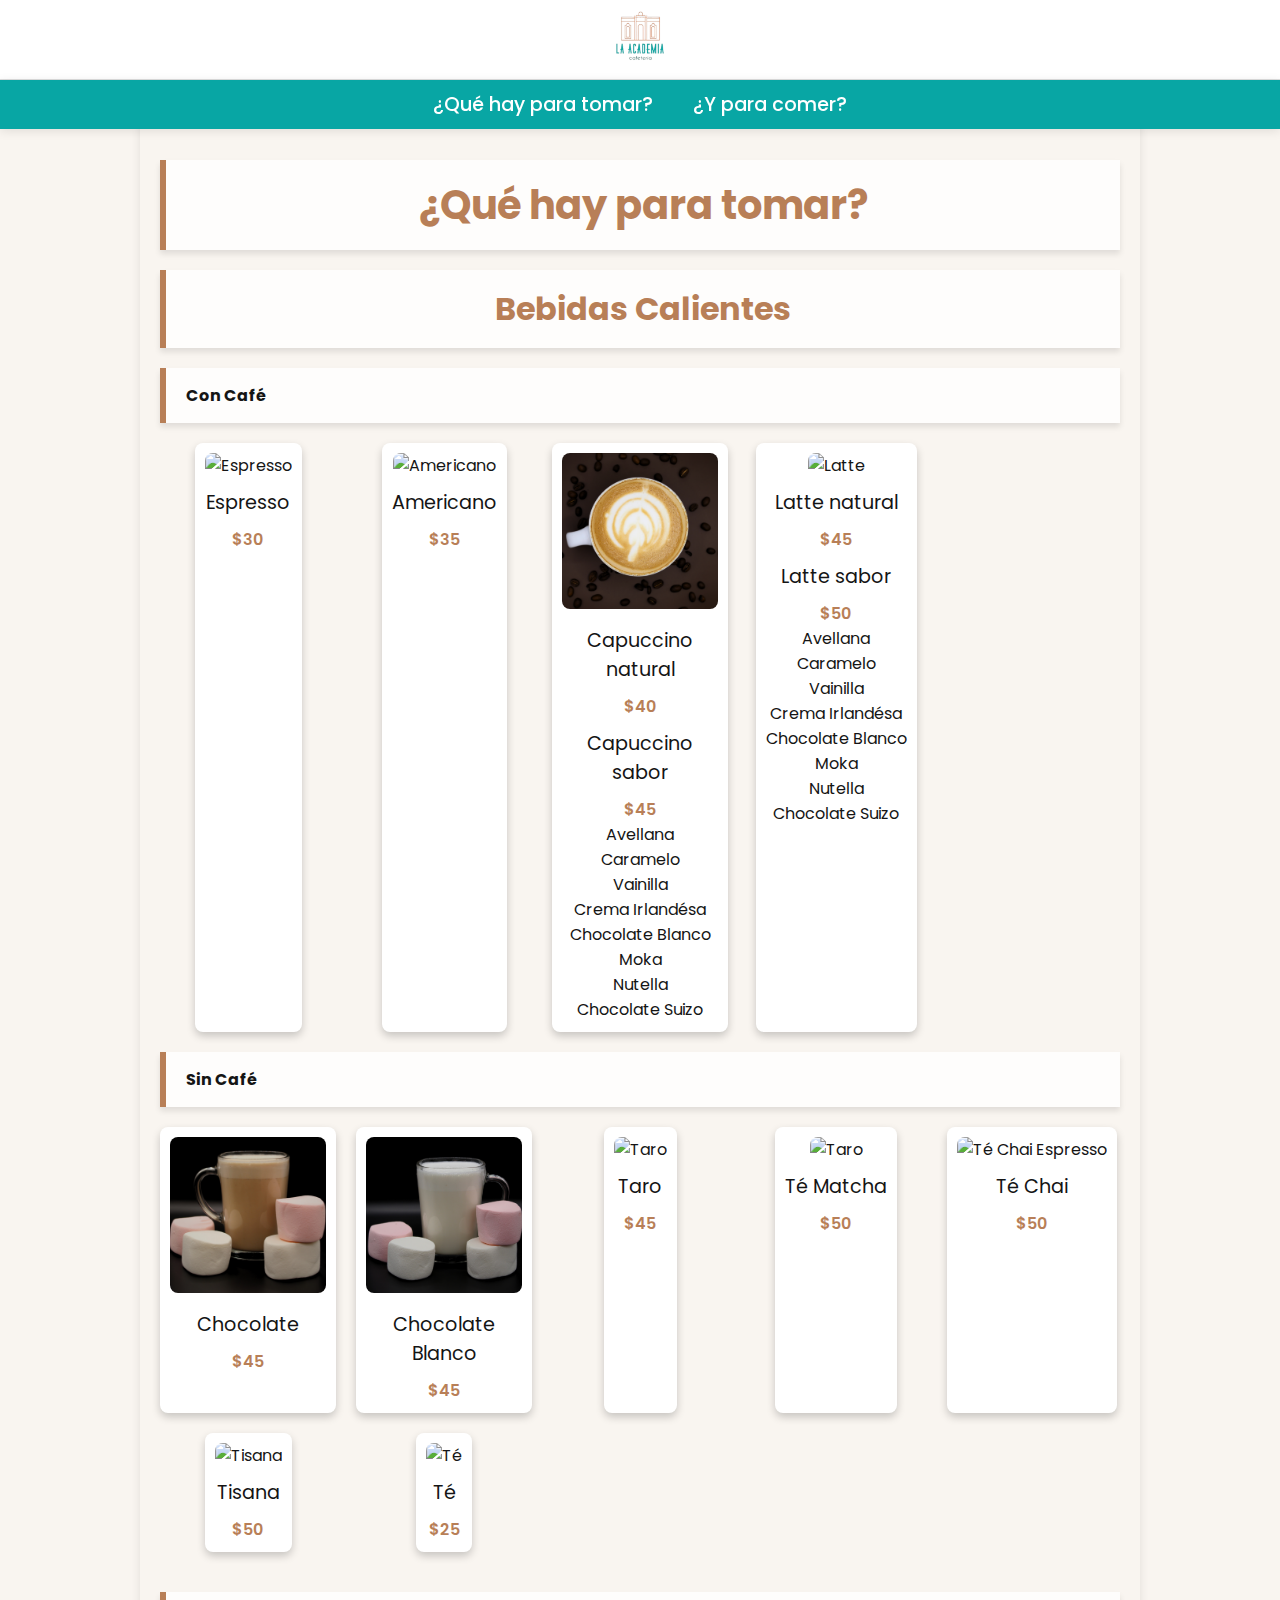
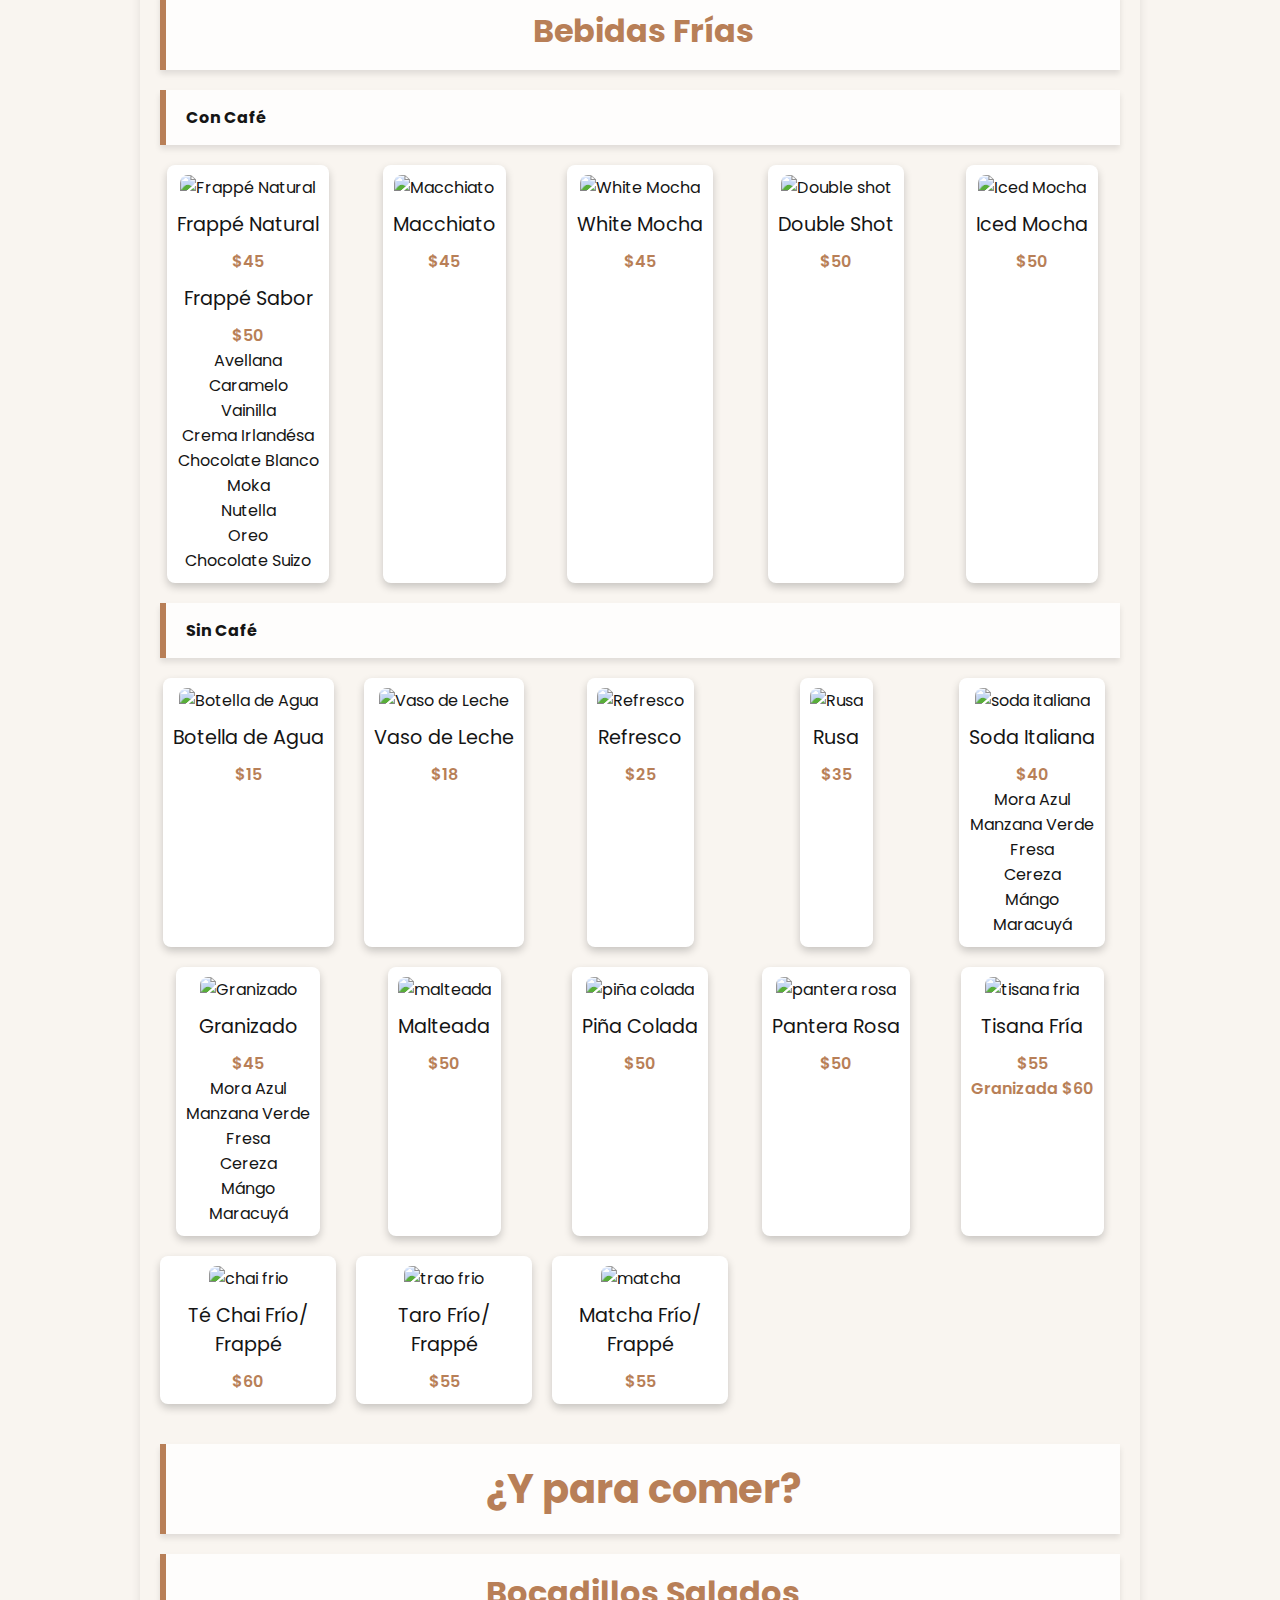
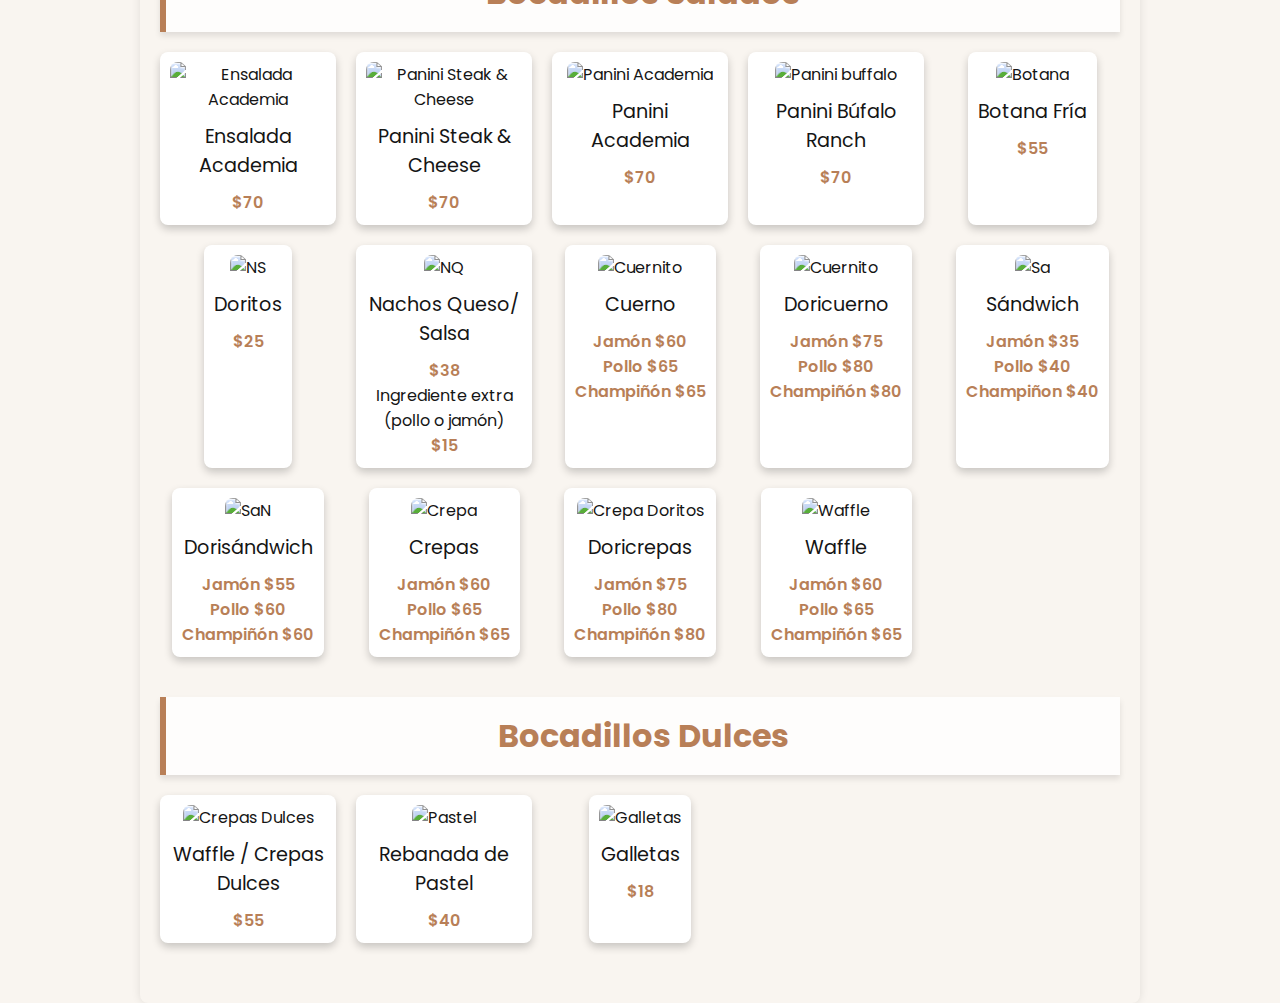
==== commit 37f72050: "Update index.html" ====
--- a/index.html
+++ b/index.html
@@ -12,7 +12,9 @@
     <div class="encabezado">
         <div class="contenedor cabezera">
             <div class="logoP">
+                <a href="index.html">
                 <img class="icono" src="fotos/academia-fotor-2024051115320.png" alt="la Academia">
+                </a>
             </div>
         </div>
     </div>
--- a/emenu.css
+++ b/emenu.css
@@ -21,6 +21,28 @@
     color: var(--dark-color);
     margin: 0;
 }
+
+h2, h3, h4 {
+    background-color: rgba(255, 255, 255, 0.8);
+    padding: 15px 20px;
+    margin: 20px 0;
+    color: var(--dark-color);
+    box-shadow: 0 4px 6px rgba(0, 0, 0, 0.1);
+    border-left: 6px solid;
+}
+
+h2 {
+    border-color: var(--primary-color);
+}
+
+h3 {
+    border-color: var(--secundary-color);
+}
+
+h4 {
+    border-color: var(--primary-color);
+}
+
 
 /* Encabezado */
 header {
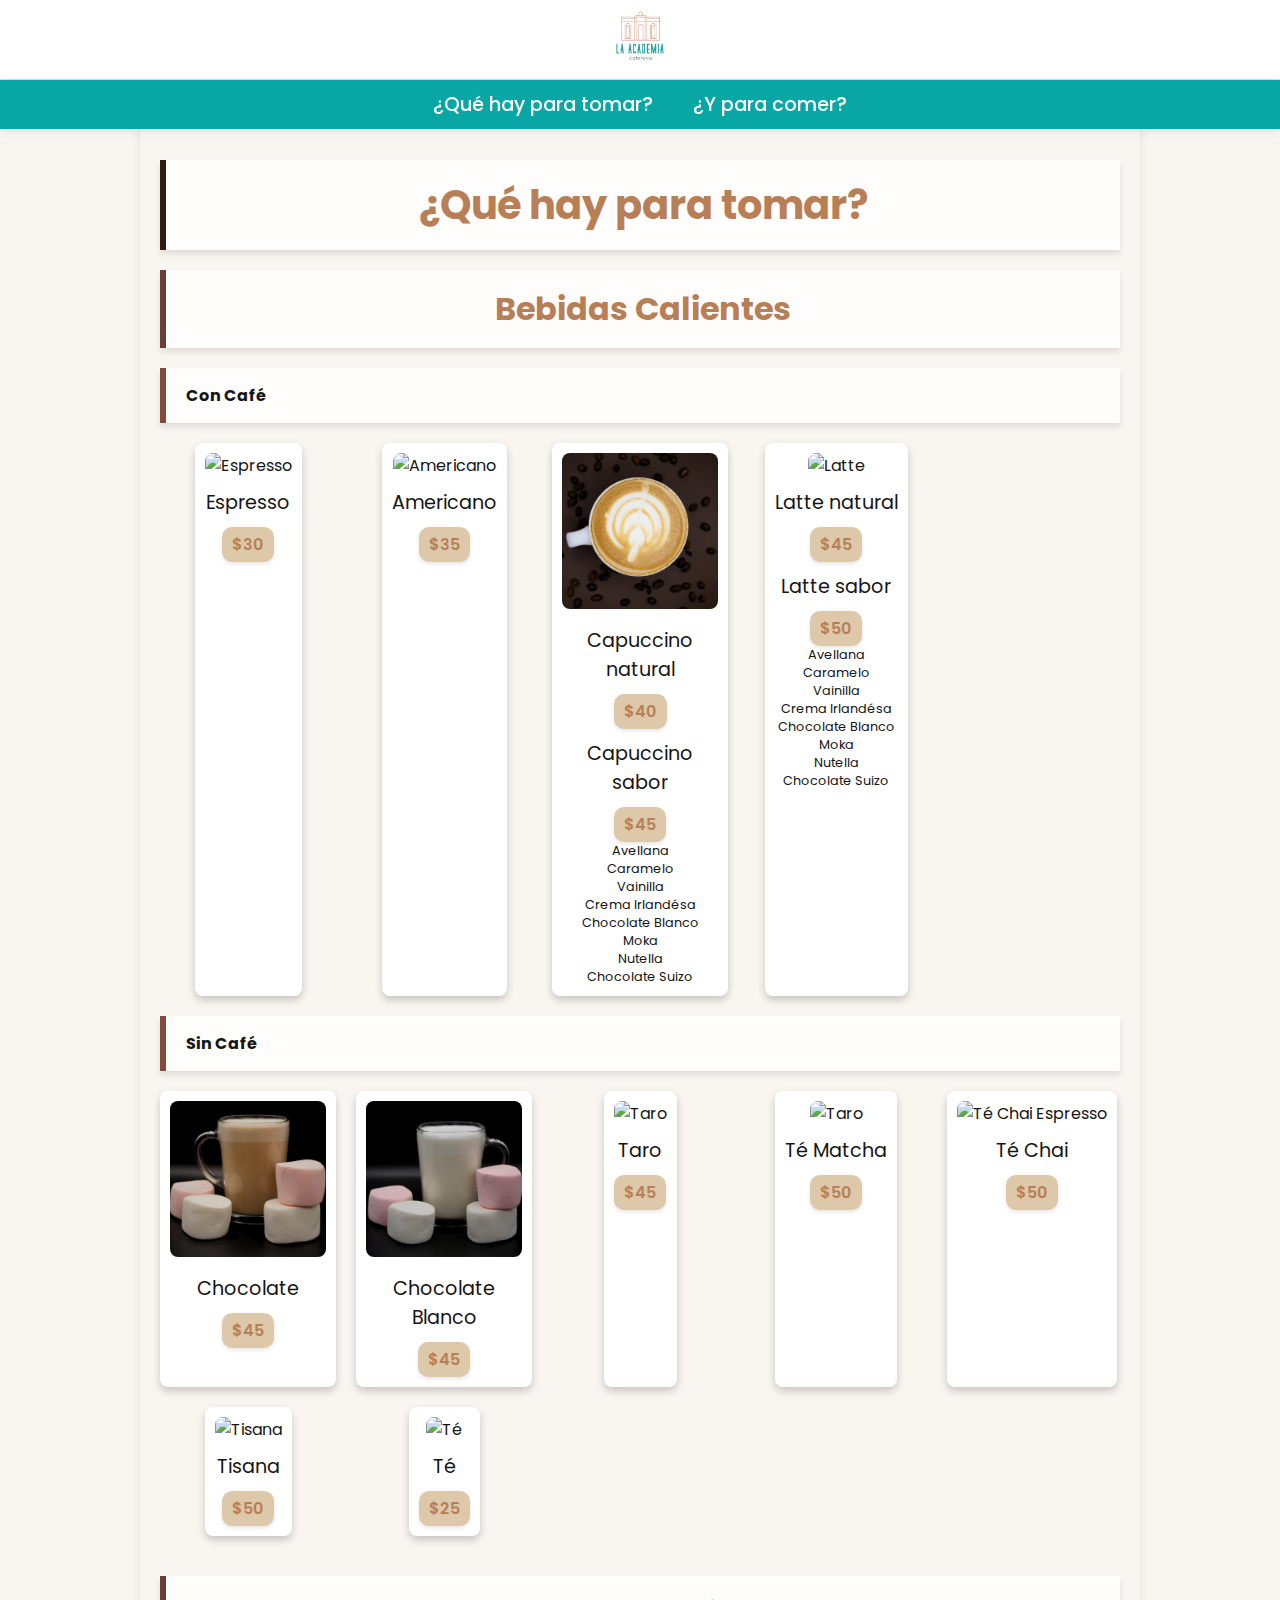
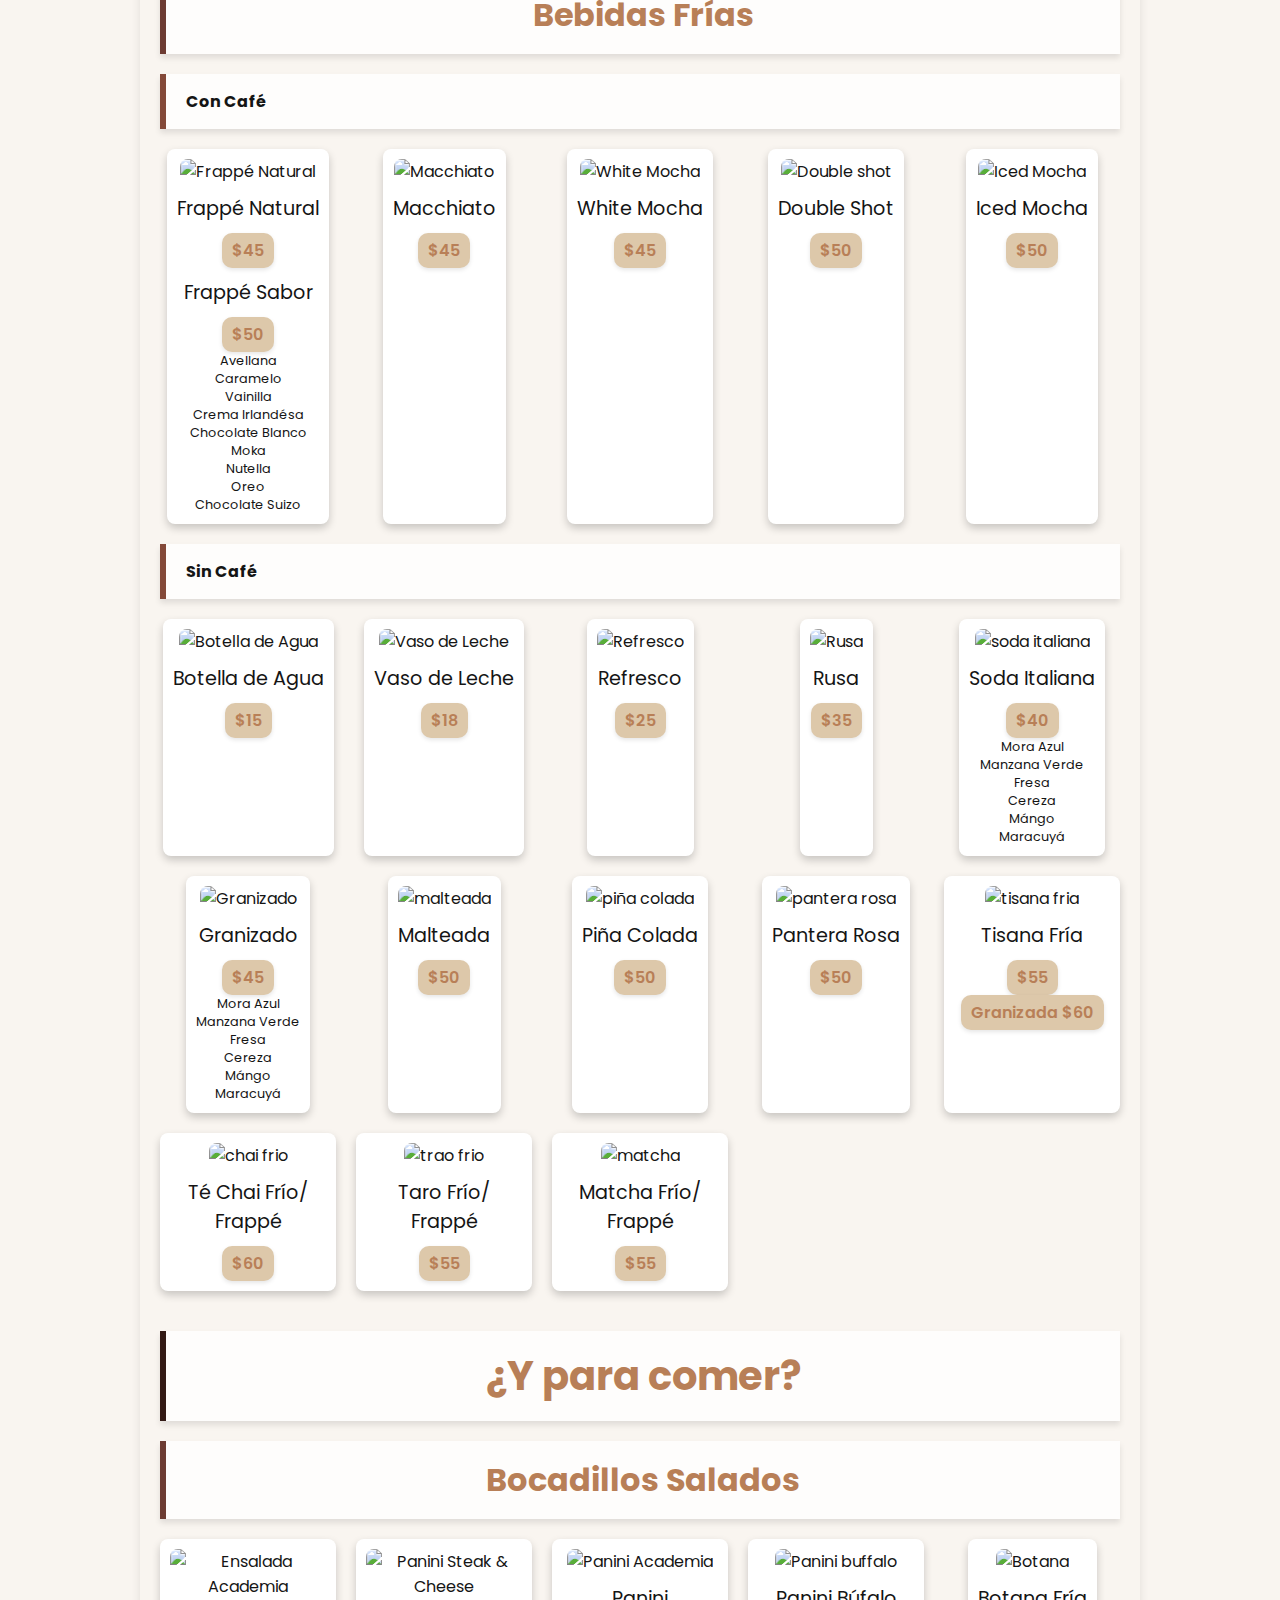
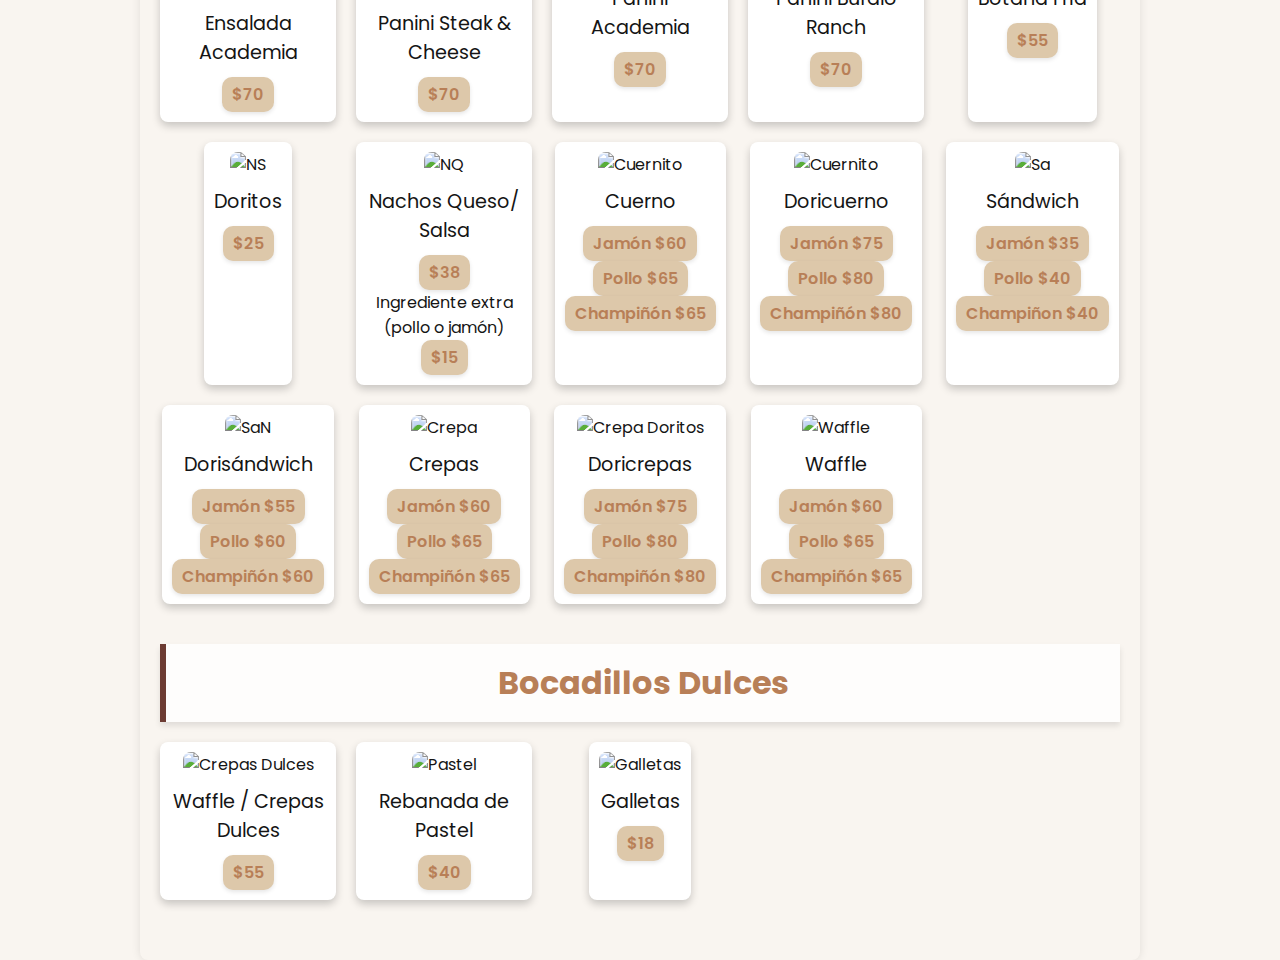
==== commit fddc4940: "Update index.html" ====
--- a/index.html
+++ b/index.html
@@ -293,49 +293,63 @@
                         <img src="https://i.postimg.cc/xTRXxZk5/Cuernito.jpg" alt="Cuernito">
                         <div class="caption">Cuerno</div>
                         <div class="price">Jamón $60</div>
+                        <br>
                         <div class="price">Pollo $65</div>
+                        <br>
                         <div class="price">Champiñón $65</div>
                     </div>
                     <div class="polaroid">
                         <img src="https://i.postimg.cc/gjbxQFqS/Cuernito-con-Nachos.jpg" alt="Cuernito">
                         <div class="caption">Doricuerno</div>
                         <div class="price">Jamón $75</div>
+                        <br>
                         <div class="price">Pollo $80</div>
+                        <br>
                         <div class="price">Champiñón $80</div>
                     </div>
                     <div class="polaroid">
                         <img src="https://i.postimg.cc/fbPrmZYr/S-ndwich.jpg" alt="Sa">
                         <div class="caption">Sándwich</div>
                         <div class="price">Jamón $35</div>
+                        <br>
                         <div class="price">Pollo $40</div>
+                        <br>
                         <div class="price">Champiñon $40</div>
                     </div>
                     <div class="polaroid">
                         <img src="https://i.postimg.cc/0jj1xZGT/S-ndwich-con-Nachos.jpg" alt="SaN">
                         <div class="caption">Dorisándwich</div>
                         <div class="price">Jamón $55</div>
+                        <br>
                         <div class="price">Pollo $60</div>
+                        <br>
                         <div class="price">Champiñón $60</div>
                     </div>
                     <div class="polaroid">
                         <img src="https://i.postimg.cc/8cd7VKZ1/Crepa-Salada.jpg" alt="Crepa">
                         <div class="caption">Crepas</div>
                         <div class="price">Jamón $60</div>
+                        <br>
                         <div class="price">Pollo $65</div>
+                        <br>
                         <div class="price">Champiñón $65</div>
                     </div>
                     <div class="polaroid">
                         <img src="https://i.postimg.cc/pXyCRKDD/Crepa-con-Nachos.jpg" alt="Crepa Doritos">
                         <div class="caption">Doricrepas</div>
                         <div class="price">Jamón $75</div>
+                        <br>
                         <div class="price">Pollo $80</div>
+                        <br>
                         <div class="price">Champiñón $80</div>
                     </div>
                     <div class="polaroid">
                         <img src="https://i.postimg.cc/wMYytyMT/Waffle-de-Jam-n-y-Pollo.jpg" alt="Waffle">
                         <div class="caption">Waffle</div>
                         <div class="price">Jamón $60</div>
+                        <br>
                         <div class="price">Pollo $65</div>
+                        <br>
                         <div class="price">Champiñón $65</div>
                     </div>
                 </div>
--- a/emenu.css
+++ b/emenu.css
@@ -32,15 +32,15 @@
 }
 
 h2 {
-    border-color: var(--primary-color);
+    border-color: #331a15;
 }
 
 h3 {
-    border-color: var(--secundary-color);
+    border-color: #6d3c33;
 }
 
 h4 {
-    border-color: var(--primary-color);
+    border-color: #844939;
 }
 
 
@@ -180,6 +180,37 @@
     font-size: 1em;
     color: var(--primary-color);
     font-weight: 600;
+    background-color: #ddc8aa; /* Color de fondo */
+    border-radius: 10px; /* Bordes redondeados */
+    padding: 5px 10px; /* Espaciado interno (padding) */
+    display: inline-block; /* Hace que el cuadro se ajuste al contenido */
+    box-shadow: 0 2px 4px rgba(0,0,0,0.1); /* Sombra sutil para darle profundidad */
+}
+}
+
+.flavor {
+    display: inline-block; /* Mantiene los sabores en línea pero con bloque de diseño */
+    padding: 5px 10px; /* Espaciado interno para un botón más atractivo */
+    margin: 5px; /* Espaciado entre los diferentes sabores */
+    background-color: var(--secondary-color); /* Color de fondo de los sabores */
+    color: #fff; /* Color del texto */
+    border-radius: 5px; /* Bordes redondeados */
+    font-size: 0.9em; /* Tamaño de fuente ajustado para que sea más manejable */
+    font-weight: 600; /* Fuente en negrita para resaltar el texto */
+    text-transform: capitalize; /* Capitaliza la primera letra de cada palabra */
+    transition: background-color 0.3s ease, transform 0.3s ease; /* Transición suave para color de fondo y transformaciones */
+}
+
+/* Efecto de hover para sabores */
+.flavor:hover {
+    background-color: #087a6b; /* Color de fondo más oscuro cuando se pasa el ratón */
+    transform: scale(1.05); /* Escala ligeramente el sabor cuando se pasa el ratón */
+}
+
+/* Opcional: estilos para sabores específicos dentro de polaroid */
+.polaroid .flavor {
+    display: block; /* Hace que cada sabor ocupe su propia línea */
+    font-size: 0.8em; /* Ajuste del tamaño de fuente */
 }
 
 /* Efecto de hover */
